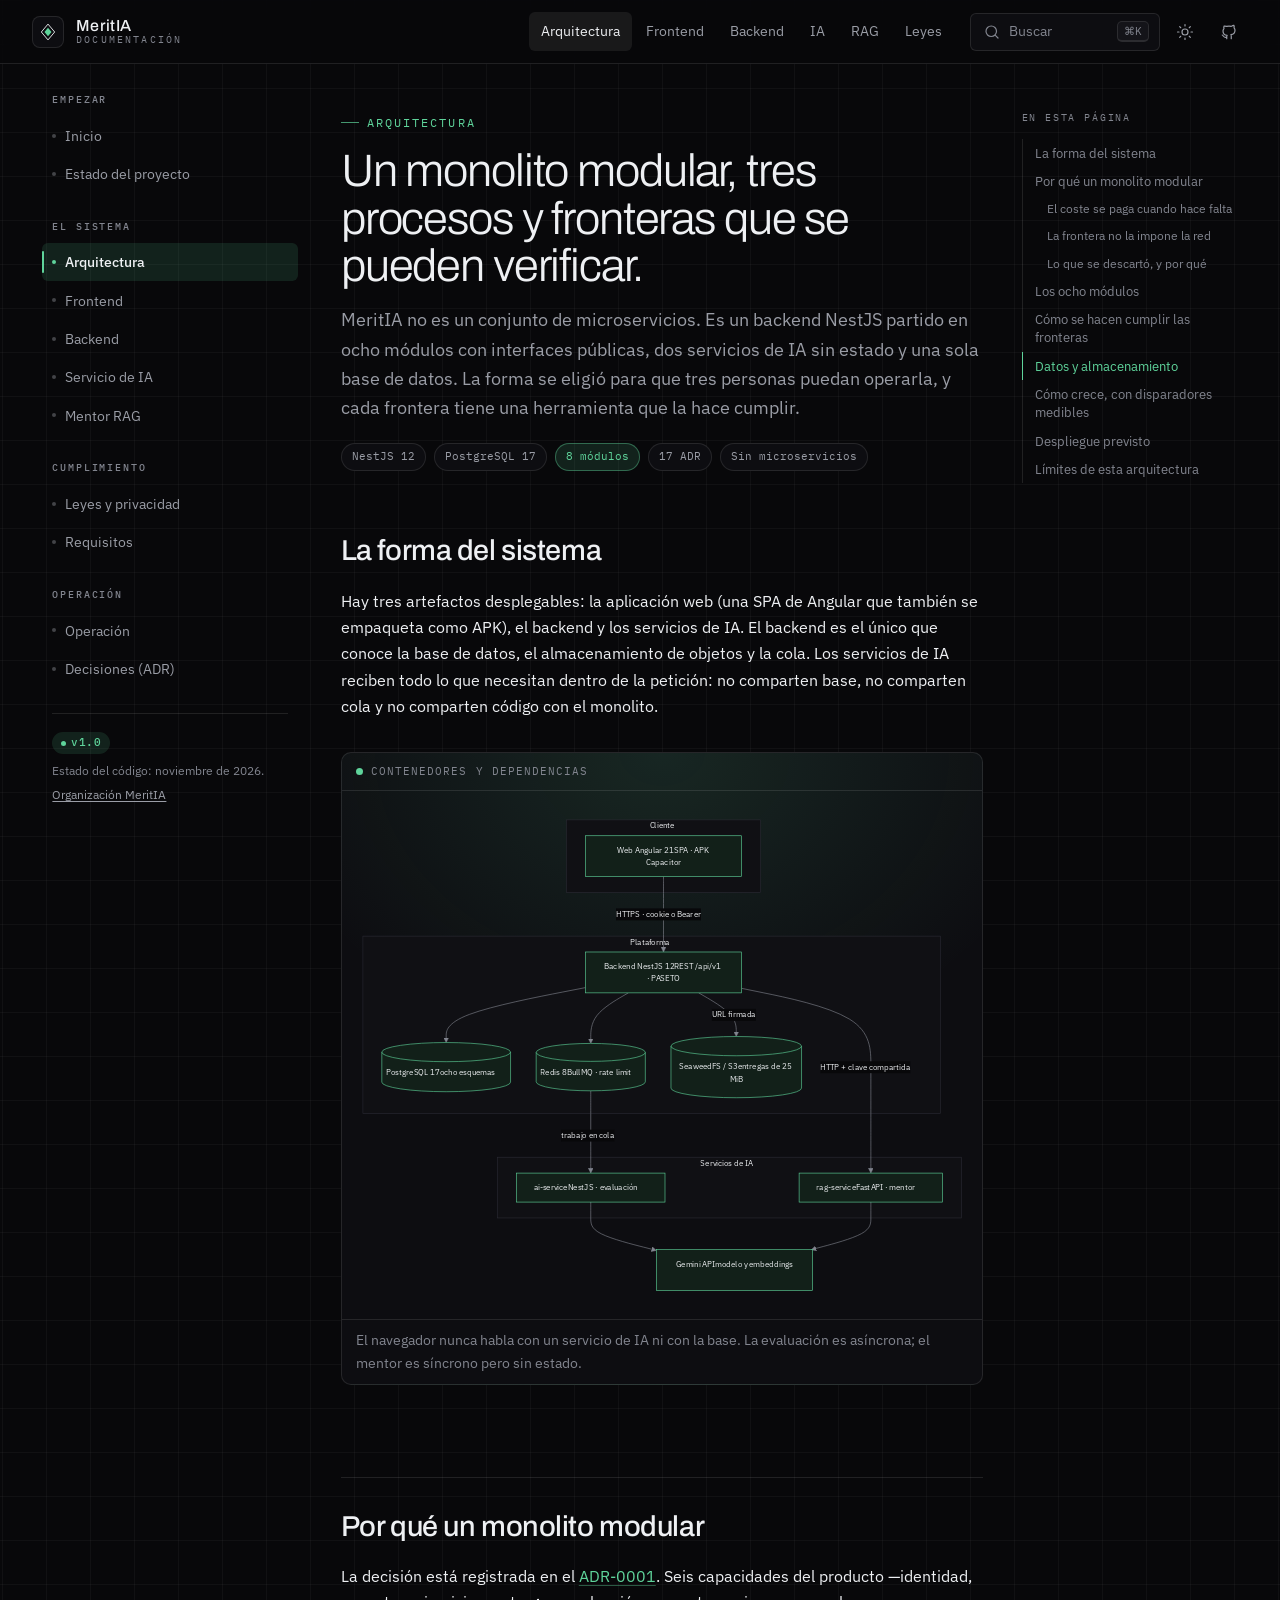
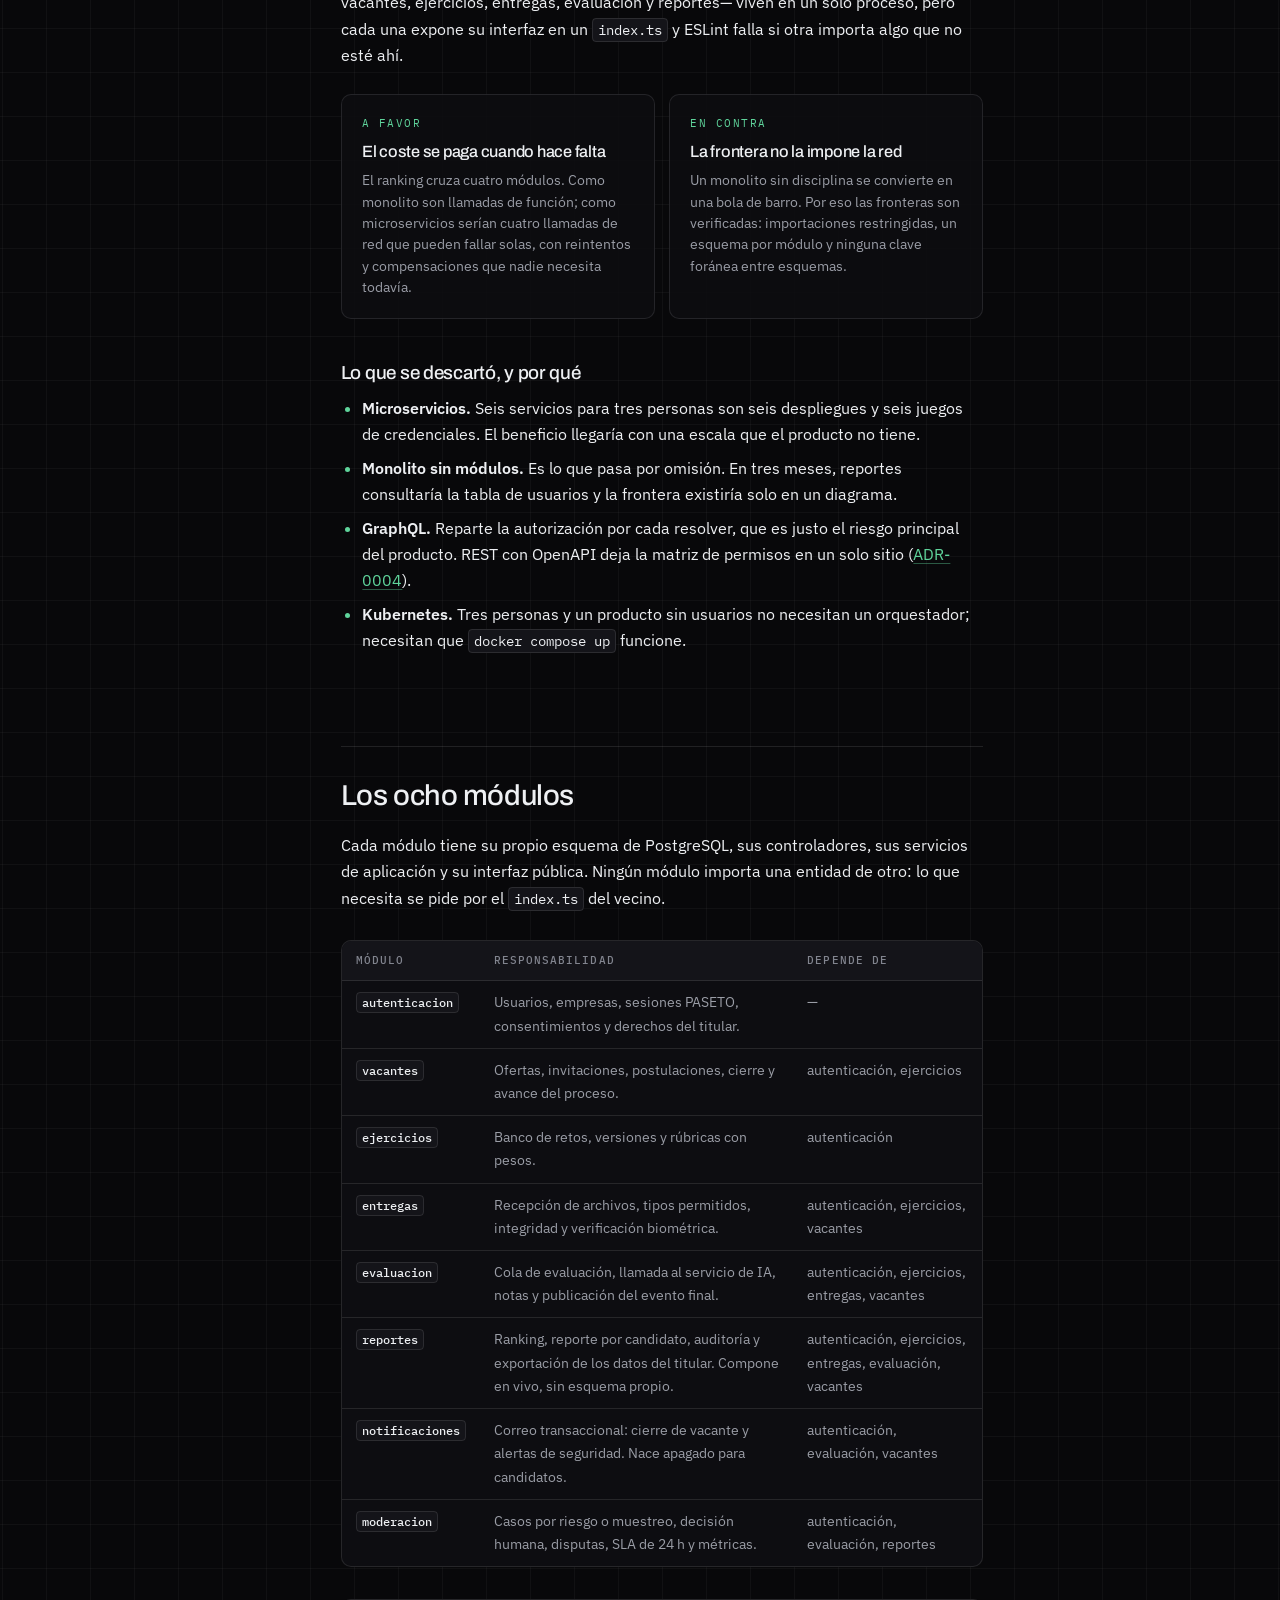
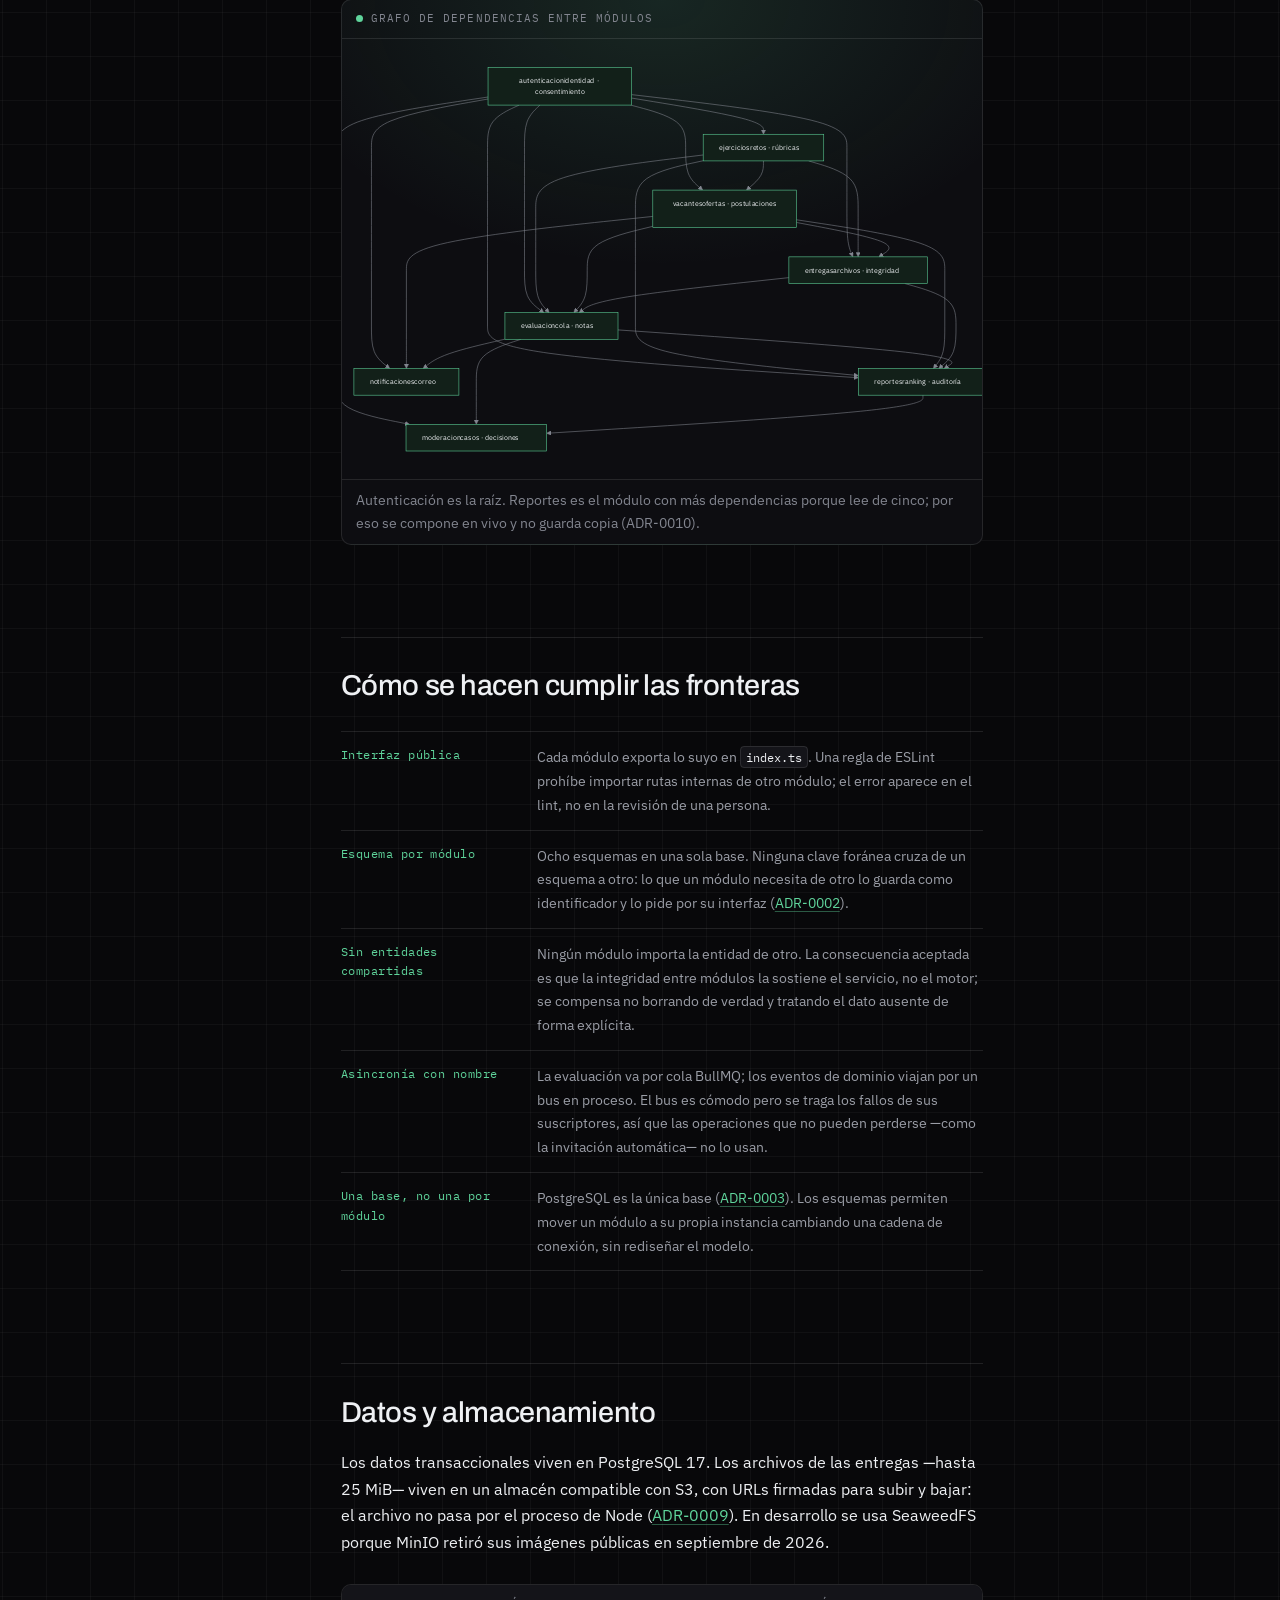
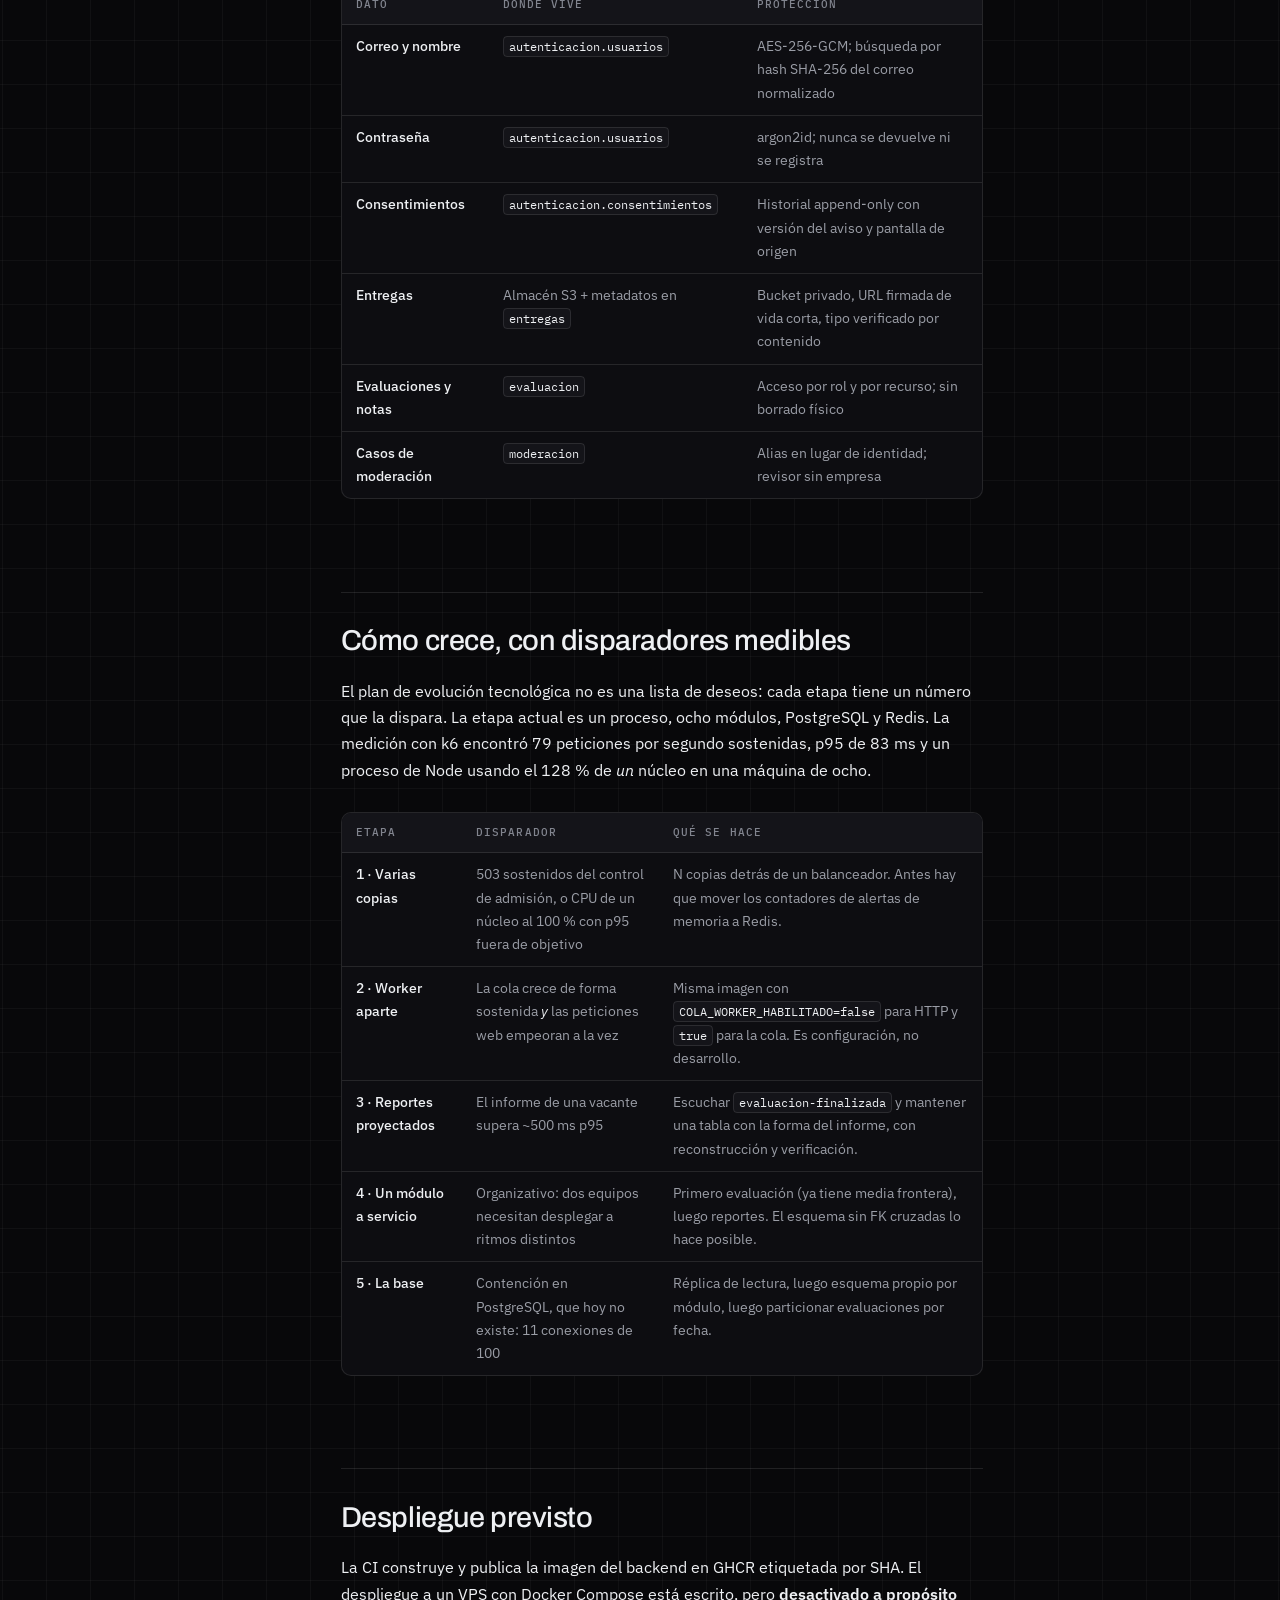
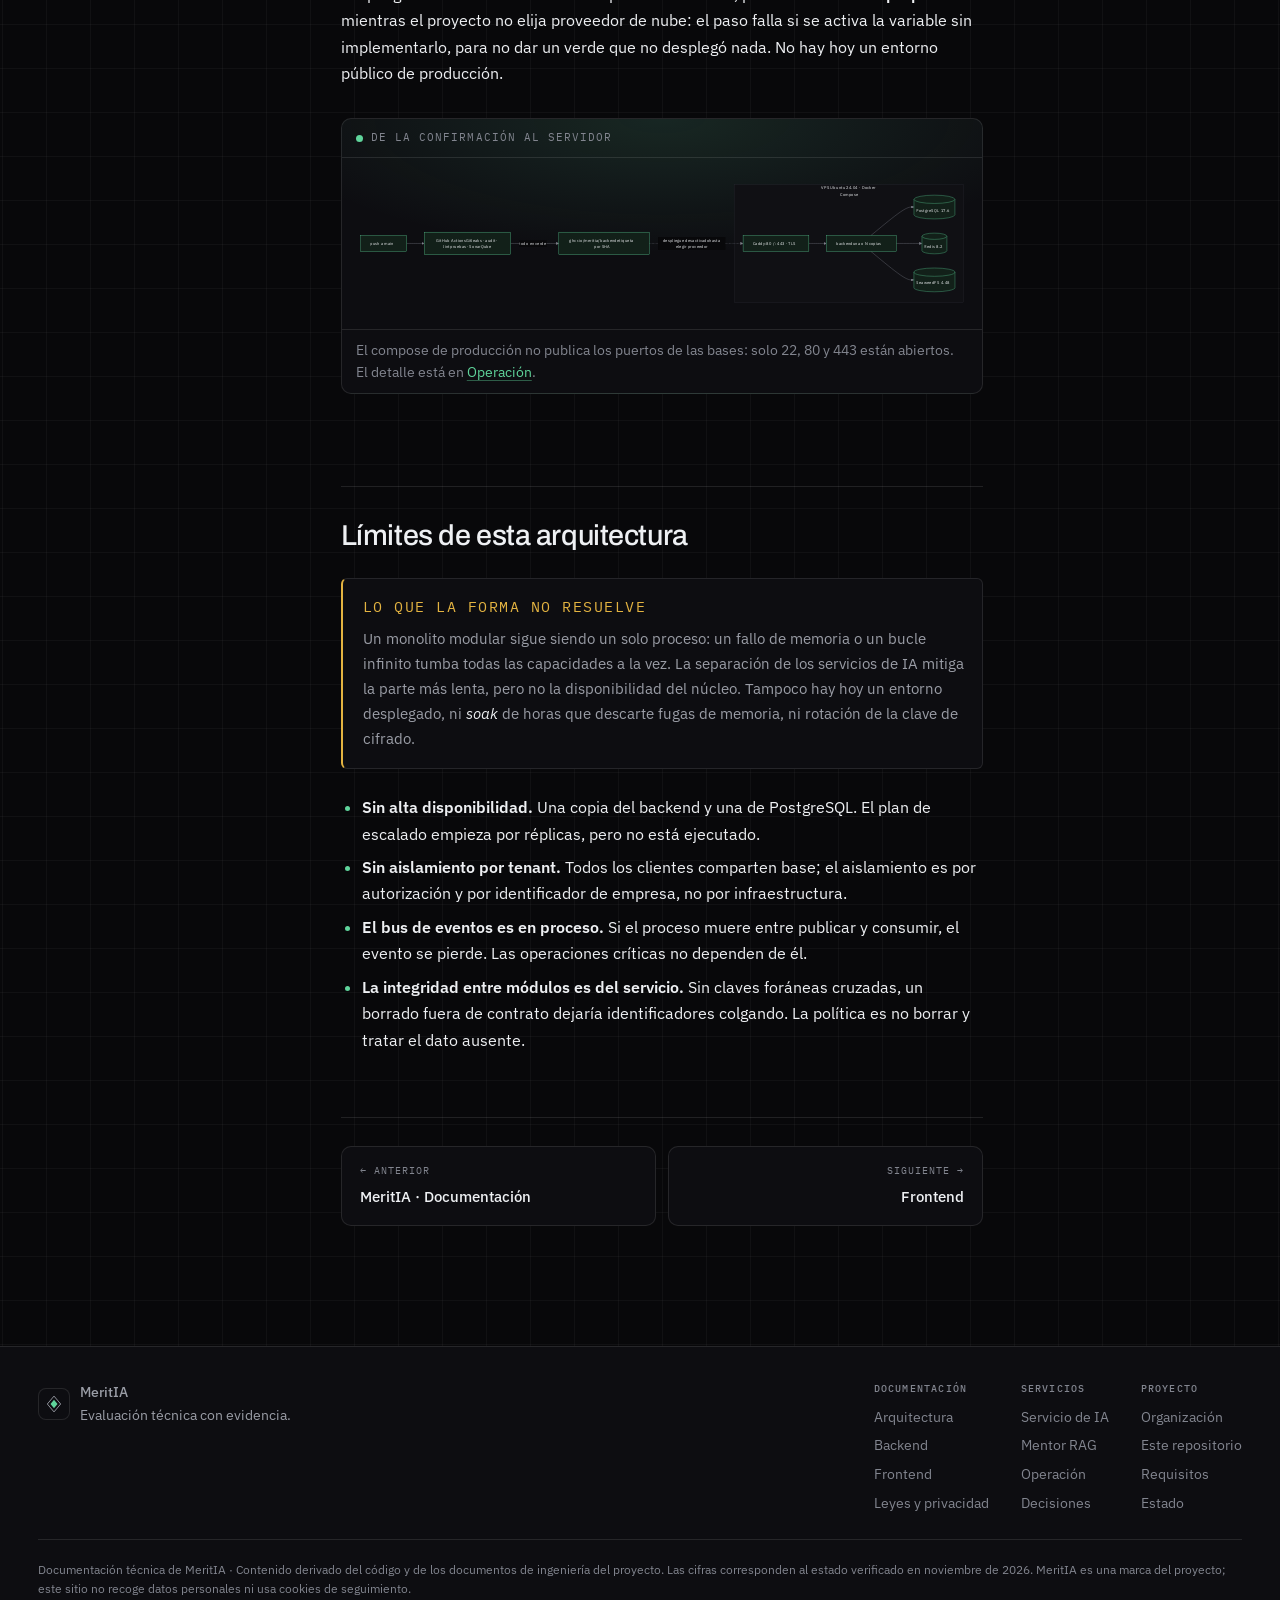
==== arquitectura.html @ 77493fe5 "Publish MeritIA technical documentation site" ====
<!doctype html>
<html lang="es" data-page="arquitectura">
<head>
  <meta charset="utf-8">
  <meta name="viewport" content="width=device-width, initial-scale=1, viewport-fit=cover">
  <title>Arquitectura · MeritIA</title>
  <meta name="description" content="Monolito modular, tres servicios, una base de datos y fronteras verificadas por herramienta. La vista completa del sistema.">
  <meta name="author" content="MeritIA">
  <meta name="theme-color" content="#08080a" media="(prefers-color-scheme: dark)">
  <meta name="theme-color" content="#f7f7f8" media="(prefers-color-scheme: light)">
  <meta name="color-scheme" content="dark light">
  <link rel="canonical" href="https://meritia.github.io/maritIAdocs/arquitectura.html">
  <link rel="icon" href="favicon.svg" type="image/svg+xml">
  <link rel="apple-touch-icon" href="assets/img/logo.svg">
  <link rel="preconnect" href="https://fonts.googleapis.com">
  <link rel="preconnect" href="https://fonts.gstatic.com" crossorigin>
  <link href="https://fonts.googleapis.com/css2?family=Archivo:wght@300;400;500&family=IBM+Plex+Mono:wght@400;500&family=IBM+Plex+Sans:wght@400;500;600&display=swap" rel="stylesheet">
  <link rel="stylesheet" href="assets/css/site.css">
  <meta property="og:type" content="website">
  <meta property="og:site_name" content="MeritIA · Documentación">
  <meta property="og:locale" content="es_CO">
  <meta property="og:title" content="Arquitectura · MeritIA">
  <meta property="og:description" content="Monolito modular, tres servicios, una base de datos y fronteras verificadas por herramienta. La vista completa del sistema.">
  <meta property="og:url" content="https://meritia.github.io/maritIAdocs/arquitectura.html">
  <meta property="og:image" content="https://meritia.github.io/maritIAdocs/assets/img/og.svg">
  <meta name="twitter:card" content="summary_large_image">
  <meta name="twitter:title" content="Arquitectura · MeritIA">
  <meta name="twitter:description" content="Monolito modular, tres servicios, una base de datos y fronteras verificadas por herramienta. La vista completa del sistema.">
  <meta name="twitter:image" content="https://meritia.github.io/maritIAdocs/assets/img/og.svg">
  <script>
    try { var t = localStorage.getItem('meritia-docs-tema'); if (t === 'claro') document.documentElement.dataset.tema = 'claro'; } catch (e) {}
  </script>
</head>
<body>
  <a class="salto" href="#contenido">Saltar al contenido</a>
  <div id="sitio-barra"></div>
  <div class="envoltura">
    <aside id="sitio-lateral"></aside>
    <main id="contenido" class="principal">
      <div class="prosa">
<header class="cabecera-pagina">
  <span class="ceja">Arquitectura</span>
  <h1>Un monolito modular, tres procesos y fronteras que se pueden verificar.</h1>
  <p class="entradilla">
    MeritIA no es un conjunto de microservicios. Es un backend NestJS partido en ocho módulos con
    interfaces públicas, dos servicios de IA sin estado y una sola base de datos. La forma se eligió
    para que tres personas puedan operarla, y cada frontera tiene una herramienta que la hace cumplir.
  </p>
  <div class="metas">
    <span class="meta">NestJS 12</span>
    <span class="meta">PostgreSQL 17</span>
    <span class="meta meta--acento">8 módulos</span>
    <span class="meta">17 ADR</span>
    <span class="meta">Sin microservicios</span>
  </div>
</header>

<h2 id="forma">La forma del sistema</h2>
<p>
  Hay tres artefactos desplegables: la aplicación web (una SPA de Angular que también se empaqueta
  como APK), el backend y los servicios de IA. El backend es el único que conoce la base de datos,
  el almacenamiento de objetos y la cola. Los servicios de IA reciben todo lo que necesitan dentro
  de la petición: no comparten base, no comparten cola y no comparten código con el monolito.
</p>

<div class="diagrama">
  <div class="diagrama__cabecera"><span class="punto"></span>Contenedores y dependencias</div>
  <div class="diagrama__lienzo">
    <div class="mermaid">
flowchart TB
  subgraph C["Cliente"]
    WEB["Web Angular 21<br/>SPA · APK Capacitor"]
  end

  subgraph P["Plataforma"]
    API["Backend NestJS 12<br/>REST /api/v1 · PASETO"]
    DB[("PostgreSQL 17<br/>ocho esquemas")]
    RD[("Redis 8<br/>BullMQ · rate limit")]
    S3[("SeaweedFS / S3<br/>entregas de 25 MiB")]
  end

  subgraph IA["Servicios de IA"]
    AIS["ai-service<br/>NestJS · evaluación"]
    RAG["rag-service<br/>FastAPI · mentor"]
  end

  GEM["Gemini API<br/>modelo y embeddings"]

  WEB -->|"HTTPS · cookie o Bearer"| API
  API --> DB
  API --> RD
  API -->|"URL firmada"| S3
  RD -->|"trabajo en cola"| AIS
  API -->|"HTTP + clave compartida"| RAG
  AIS --> GEM
  RAG --> GEM
    </div>
  </div>
  <div class="diagrama__pie">El navegador nunca habla con un servicio de IA ni con la base. La evaluación es asíncrona; el mentor es síncrono pero sin estado.</div>
</div>

<h2 id="monolito">Por qué un monolito modular</h2>
<p>
  La decisión está registrada en el <a href="decisiones.html#adr-0001">ADR-0001</a>. Seis capacidades
  del producto —identidad, vacantes, ejercicios, entregas, evaluación y reportes— viven en un solo
  proceso, pero cada una expone su interfaz en un <code>index.ts</code> y ESLint falla si otra
  importa algo que no esté ahí.
</p>

<div class="rejilla rejilla--2">
  <div class="tarjeta">
    <span class="tarjeta__num">A favor</span>
    <h3>El coste se paga cuando hace falta</h3>
    <p>El ranking cruza cuatro módulos. Como monolito son llamadas de función; como microservicios serían cuatro llamadas de red que pueden fallar solas, con reintentos y compensaciones que nadie necesita todavía.</p>
  </div>
  <div class="tarjeta">
    <span class="tarjeta__num">En contra</span>
    <h3>La frontera no la impone la red</h3>
    <p>Un monolito sin disciplina se convierte en una bola de barro. Por eso las fronteras son verificadas: importaciones restringidas, un esquema por módulo y ninguna clave foránea entre esquemas.</p>
  </div>
</div>

<h3>Lo que se descartó, y por qué</h3>
<ul>
  <li><strong>Microservicios.</strong> Seis servicios para tres personas son seis despliegues y seis juegos de credenciales. El beneficio llegaría con una escala que el producto no tiene.</li>
  <li><strong>Monolito sin módulos.</strong> Es lo que pasa por omisión. En tres meses, reportes consultaría la tabla de usuarios y la frontera existiría solo en un diagrama.</li>
  <li><strong>GraphQL.</strong> Reparte la autorización por cada resolver, que es justo el riesgo principal del producto. REST con OpenAPI deja la matriz de permisos en un solo sitio (<a href="decisiones.html#adr-0004">ADR-0004</a>).</li>
  <li><strong>Kubernetes.</strong> Tres personas y un producto sin usuarios no necesitan un orquestador; necesitan que <code>docker compose up</code> funcione.</li>
</ul>

<h2 id="modulos">Los ocho módulos</h2>
<p>
  Cada módulo tiene su propio esquema de PostgreSQL, sus controladores, sus servicios de aplicación
  y su interfaz pública. Ningún módulo importa una entidad de otro: lo que necesita se pide por el
  <code>index.ts</code> del vecino.
</p>

<div class="tabla-envoltura">
  <table>
    <thead>
      <tr><th>Módulo</th><th>Responsabilidad</th><th>Depende de</th></tr>
    </thead>
    <tbody>
      <tr><td><code>autenticacion</code></td><td>Usuarios, empresas, sesiones PASETO, consentimientos y derechos del titular.</td><td>—</td></tr>
      <tr><td><code>vacantes</code></td><td>Ofertas, invitaciones, postulaciones, cierre y avance del proceso.</td><td>autenticación, ejercicios</td></tr>
      <tr><td><code>ejercicios</code></td><td>Banco de retos, versiones y rúbricas con pesos.</td><td>autenticación</td></tr>
      <tr><td><code>entregas</code></td><td>Recepción de archivos, tipos permitidos, integridad y verificación biométrica.</td><td>autenticación, ejercicios, vacantes</td></tr>
      <tr><td><code>evaluacion</code></td><td>Cola de evaluación, llamada al servicio de IA, notas y publicación del evento final.</td><td>autenticación, ejercicios, entregas, vacantes</td></tr>
      <tr><td><code>reportes</code></td><td>Ranking, reporte por candidato, auditoría y exportación de los datos del titular. Compone en vivo, sin esquema propio.</td><td>autenticación, ejercicios, entregas, evaluación, vacantes</td></tr>
      <tr><td><code>notificaciones</code></td><td>Correo transaccional: cierre de vacante y alertas de seguridad. Nace apagado para candidatos.</td><td>autenticación, evaluación, vacantes</td></tr>
      <tr><td><code>moderacion</code></td><td>Casos por riesgo o muestreo, decisión humana, disputas, SLA de 24 h y métricas.</td><td>autenticación, evaluación, reportes</td></tr>
    </tbody>
  </table>
</div>

<div class="diagrama diagrama--ancho">
  <div class="diagrama__cabecera"><span class="punto"></span>Grafo de dependencias entre módulos</div>
  <div class="diagrama__lienzo">
    <div class="mermaid">
flowchart TD
  AUTH["autenticacion<br/>identidad · consentimiento"]
  EJE["ejercicios<br/>retos · rúbricas"]
  VAC["vacantes<br/>ofertas · postulaciones"]
  ENT["entregas<br/>archivos · integridad"]
  EVA["evaluacion<br/>cola · notas"]
  REP["reportes<br/>ranking · auditoría"]
  NOT["notificaciones<br/>correo"]
  MOD["moderacion<br/>casos · decisiones"]

  AUTH --> EJE
  AUTH --> VAC
  AUTH --> ENT
  AUTH --> EVA
  AUTH --> REP
  AUTH --> NOT
  AUTH --> MOD
  EJE --> VAC
  EJE --> ENT
  EJE --> EVA
  EJE --> REP
  VAC --> ENT
  VAC --> EVA
  VAC --> REP
  VAC --> NOT
  ENT --> EVA
  ENT --> REP
  EVA --> REP
  EVA --> NOT
  EVA --> MOD
  REP --> MOD
    </div>
  </div>
  <div class="diagrama__pie">Autenticación es la raíz. Reportes es el módulo con más dependencias porque lee de cinco; por eso se compone en vivo y no guarda copia (ADR-0010).</div>
</div>

<h2 id="fronteras">Cómo se hacen cumplir las fronteras</h2>
<dl class="definiciones">
  <div>
    <dt>Interfaz pública</dt>
    <dd>Cada módulo exporta lo suyo en <code>index.ts</code>. Una regla de ESLint prohíbe importar rutas internas de otro módulo; el error aparece en el lint, no en la revisión de una persona.</dd>
  </div>
  <div>
    <dt>Esquema por módulo</dt>
    <dd>Ocho esquemas en una sola base. Ninguna clave foránea cruza de un esquema a otro: lo que un módulo necesita de otro lo guarda como identificador y lo pide por su interfaz (<a href="decisiones.html#adr-0002">ADR-0002</a>).</dd>
  </div>
  <div>
    <dt>Sin entidades compartidas</dt>
    <dd>Ningún módulo importa la entidad de otro. La consecuencia aceptada es que la integridad entre módulos la sostiene el servicio, no el motor; se compensa no borrando de verdad y tratando el dato ausente de forma explícita.</dd>
  </div>
  <div>
    <dt>Asincronía con nombre</dt>
    <dd>La evaluación va por cola BullMQ; los eventos de dominio viajan por un bus en proceso. El bus es cómodo pero se traga los fallos de sus suscriptores, así que las operaciones que no pueden perderse —como la invitación automática— no lo usan.</dd>
  </div>
  <div>
    <dt>Una base, no una por módulo</dt>
    <dd>PostgreSQL es la única base (<a href="decisiones.html#adr-0003">ADR-0003</a>). Los esquemas permiten mover un módulo a su propia instancia cambiando una cadena de conexión, sin rediseñar el modelo.</dd>
  </div>
</dl>

<h2 id="datos">Datos y almacenamiento</h2>
<p>
  Los datos transaccionales viven en PostgreSQL 17. Los archivos de las entregas —hasta 25 MiB—
  viven en un almacén compatible con S3, con URLs firmadas para subir y bajar: el archivo no pasa
  por el proceso de Node (<a href="decisiones.html#adr-0009">ADR-0009</a>). En desarrollo se usa
  SeaweedFS porque MinIO retiró sus imágenes públicas en septiembre de 2026.
</p>
<div class="tabla-envoltura">
  <table class="tabla-compacta">
    <thead><tr><th>Dato</th><th>Dónde vive</th><th>Protección</th></tr></thead>
    <tbody>
      <tr><td>Correo y nombre</td><td><code>autenticacion.usuarios</code></td><td>AES-256-GCM; búsqueda por hash SHA-256 del correo normalizado</td></tr>
      <tr><td>Contraseña</td><td><code>autenticacion.usuarios</code></td><td>argon2id; nunca se devuelve ni se registra</td></tr>
      <tr><td>Consentimientos</td><td><code>autenticacion.consentimientos</code></td><td>Historial append-only con versión del aviso y pantalla de origen</td></tr>
      <tr><td>Entregas</td><td>Almacén S3 + metadatos en <code>entregas</code></td><td>Bucket privado, URL firmada de vida corta, tipo verificado por contenido</td></tr>
      <tr><td>Evaluaciones y notas</td><td><code>evaluacion</code></td><td>Acceso por rol y por recurso; sin borrado físico</td></tr>
      <tr><td>Casos de moderación</td><td><code>moderacion</code></td><td>Alias en lugar de identidad; revisor sin empresa</td></tr>
    </tbody>
  </table>
</div>

<h2 id="escalado">Cómo crece, con disparadores medibles</h2>
<p>
  El plan de evolución tecnológica no es una lista de deseos: cada etapa tiene un número que la
  dispara. La etapa actual es un proceso, ocho módulos, PostgreSQL y Redis. La medición con k6
  encontró 79 peticiones por segundo sostenidas, p95 de 83 ms y un proceso de Node usando el 128 %
  de <em>un</em> núcleo en una máquina de ocho.
</p>

<div class="tabla-envoltura">
  <table>
    <thead><tr><th>Etapa</th><th>Disparador</th><th>Qué se hace</th></tr></thead>
    <tbody>
      <tr><td>1 · Varias copias</td><td>503 sostenidos del control de admisión, o CPU de un núcleo al 100 % con p95 fuera de objetivo</td><td>N copias detrás de un balanceador. Antes hay que mover los contadores de alertas de memoria a Redis.</td></tr>
      <tr><td>2 · Worker aparte</td><td>La cola crece de forma sostenida <em>y</em> las peticiones web empeoran a la vez</td><td>Misma imagen con <code>COLA_WORKER_HABILITADO=false</code> para HTTP y <code>true</code> para la cola. Es configuración, no desarrollo.</td></tr>
      <tr><td>3 · Reportes proyectados</td><td>El informe de una vacante supera ~500 ms p95</td><td>Escuchar <code>evaluacion-finalizada</code> y mantener una tabla con la forma del informe, con reconstrucción y verificación.</td></tr>
      <tr><td>4 · Un módulo a servicio</td><td>Organizativo: dos equipos necesitan desplegar a ritmos distintos</td><td>Primero evaluación (ya tiene media frontera), luego reportes. El esquema sin FK cruzadas lo hace posible.</td></tr>
      <tr><td>5 · La base</td><td>Contención en PostgreSQL, que hoy no existe: 11 conexiones de 100</td><td>Réplica de lectura, luego esquema propio por módulo, luego particionar evaluaciones por fecha.</td></tr>
    </tbody>
  </table>
</div>

<h2 id="despliegue">Despliegue previsto</h2>
<p>
  La CI construye y publica la imagen del backend en GHCR etiquetada por SHA. El despliegue a un
  VPS con Docker Compose está escrito, pero <strong>desactivado a propósito</strong> mientras el
  proyecto no elija proveedor de nube: el paso falla si se activa la variable sin implementarlo, para
  no dar un verde que no desplegó nada. No hay hoy un entorno público de producción.
</p>

<div class="diagrama">
  <div class="diagrama__cabecera"><span class="punto"></span>De la confirmación al servidor</div>
  <div class="diagrama__lienzo">
    <div class="mermaid">
flowchart LR
  GIT["push a main"] --> CI["GitHub Actions<br/>Gitleaks · audit · lint<br/>pruebas · SonarQube"]
  CI -->|"todo en verde"| IMG["ghcr.io/meritia/backend<br/>etiqueta por SHA"]
  IMG -.->|"despliegue desactivado<br/>hasta elegir proveedor"| CADDY

  subgraph VPS["VPS Ubuntu 24.04 · Docker Compose"]
    CADDY["Caddy<br/>:80 / :443 · TLS"]
    API["backend<br/>una o N copias"]
    PG[("PostgreSQL 17.6")]
    RDS[("Redis 8.2")]
    SW[("SeaweedFS 4.48")]
    CADDY --> API
    API --> PG
    API --> RDS
    API --> SW
  end
    </div>
  </div>
  <div class="diagrama__pie">El compose de producción no publica los puertos de las bases: solo 22, 80 y 443 están abiertos. El detalle está en <a href="operacion.html">Operación</a>.</div>
</div>

<h2 id="limites">Límites de esta arquitectura</h2>
<div class="aviso aviso--aviso">
  <p class="aviso__titulo">Lo que la forma no resuelve</p>
  <p>
    Un monolito modular sigue siendo un solo proceso: un fallo de memoria o un bucle infinito tumba
    todas las capacidades a la vez. La separación de los servicios de IA mitiga la parte más lenta,
    pero no la disponibilidad del núcleo. Tampoco hay hoy un entorno desplegado, ni <em>soak</em> de
    horas que descarte fugas de memoria, ni rotación de la clave de cifrado.
  </p>
</div>
<ul>
  <li><strong>Sin alta disponibilidad.</strong> Una copia del backend y una de PostgreSQL. El plan de escalado empieza por réplicas, pero no está ejecutado.</li>
  <li><strong>Sin aislamiento por tenant.</strong> Todos los clientes comparten base; el aislamiento es por autorización y por identificador de empresa, no por infraestructura.</li>
  <li><strong>El bus de eventos es en proceso.</strong> Si el proceso muere entre publicar y consumir, el evento se pierde. Las operaciones críticas no dependen de él.</li>
  <li><strong>La integridad entre módulos es del servicio.</strong> Sin claves foráneas cruzadas, un borrado fuera de contrato dejaría identificadores colgando. La política es no borrar y tratar el dato ausente.</li>
</ul>
      </div>
      <nav class="paginacion" aria-label="Navegación entre páginas">
        <a href="index.html"><span>← Anterior</span><strong>MeritIA · Documentación</strong></a>
        <a class="paginacion__siguiente" href="frontend.html"><span>Siguiente →</span><strong>Frontend</strong></a>
      </nav>
    </main>
    <aside id="sitio-toc" aria-label="Contenido de la página"></aside>
  </div>
  <div id="sitio-pie"></div>
  <noscript>
    <div style="max-width:900px;margin:0 auto;padding:24px">
      <p><strong>La navegación lateral necesita JavaScript.</strong> Estas son las secciones:</p>
      <ul>
        <li><a href="index.html">MeritIA · Documentación</a></li>
        <li><a href="arquitectura.html">Arquitectura</a></li>
        <li><a href="frontend.html">Frontend</a></li>
        <li><a href="backend.html">Backend</a></li>
        <li><a href="ia.html">Servicio de IA</a></li>
        <li><a href="rag.html">Mentor RAG</a></li>
        <li><a href="leyes.html">Leyes y privacidad</a></li>
        <li><a href="requisitos.html">Requisitos</a></li>
        <li><a href="operacion.html">Operación</a></li>
        <li><a href="decisiones.html">Decisiones de arquitectura</a></li>
        <li><a href="estado.html">Estado del proyecto</a></li>
      </ul>
    </div>
  </noscript>
  <script src="assets/js/mermaid.min.js" defer></script>
  <script src="assets/js/site.js" defer></script>
</body>
</html>
---- assets/css/site.css ----
/* ==========================================================================
   MeritIA · Documentación
   Sistema visual derivado de los tokens del producto (web/src/styles/_tokens.scss).
   Un solo archivo: no hay build, no hay dependencias.
   ========================================================================== */

/* --- Tokens --------------------------------------------------------------- */
:root {
  color-scheme: dark;

  --fuente-display: 'Archivo', 'Helvetica Neue', system-ui, sans-serif;
  --fuente-texto: 'IBM Plex Sans', system-ui, -apple-system, 'Segoe UI', sans-serif;
  --fuente-mono: 'IBM Plex Mono', ui-monospace, 'SF Mono', Consolas, monospace;

  --t-display: clamp(2.7rem, 1.4rem + 5.2vw, 6rem);
  --t-1: clamp(1.9rem, 1.4rem + 1.8vw, 2.9rem);
  --t-2: clamp(1.35rem, 1.15rem + 0.9vw, 1.8rem);
  --t-3: 1.18rem;
  --t-cuerpo: 1rem;
  --t-menor: 0.86rem;
  --t-micro: 0.72rem;

  --peso-display: 300;
  --interlinea: 1.65;
  --tracking-display: -0.025em;
  --tracking-micro: 0.18em;

  --c-fondo: #08080a;
  --c-superficie: #0d0d11;
  --c-superficie-alta: #141419;
  --c-superficie-viva: #1b1b21;
  --c-borde: rgb(255 255 255 / 10%);
  --c-borde-fuerte: rgb(255 255 255 / 24%);
  --c-texto: #eef0f3;
  --c-texto-suave: #9a9da6;
  --c-texto-tenue: #82858f;
  --c-sombra: 0 24px 60px -30px rgb(0 0 0 / 85%);

  --c-acento: #5fd49b;
  --c-acento-tenue: rgb(95 212 155 / 13%);
  --c-acento-contraste: #04140d;
  --c-aviso: #e3b341;
  --c-aviso-tenue: rgb(227 179 65 / 14%);
  --c-peligro: #f0674f;
  --c-peligro-tenue: rgb(240 103 79 / 14%);
  --c-info: #7fa9ff;
  --c-info-tenue: rgb(127 169 255 / 14%);
  --c-neutro-tenue: rgb(255 255 255 / 7%);
  --c-malla: rgb(255 255 255 / 3.5%);

  --e-1: 0.25rem;
  --e-2: 0.5rem;
  --e-3: 0.75rem;
  --e-4: 1rem;
  --e-5: 1.5rem;
  --e-6: 2rem;
  --e-7: 3rem;
  --e-8: 4.5rem;

  --r-sm: 6px;
  --r-md: 10px;
  --r-lg: 16px;
  --r-pill: 100px;

  --ancho-contenido: 1240px;
  --ancho-lectura: 70ch;
  --ancho-lateral: 264px;
  --ancho-toc: 220px;
  --alto-barra: 64px;

  --mov-rapido: 120ms;
  --mov: 220ms;
  --mov-lento: 420ms;
  --curva: cubic-bezier(0.2, 0.7, 0.2, 1);
  --anillo: 0 0 0 2px var(--c-fondo), 0 0 0 4px var(--c-acento);

  --z-barra: 40;
  --z-capa: 60;
  --z-aviso: 80;
}

:root[data-tema='claro'] {
  color-scheme: light;
  --c-fondo: #f7f7f8;
  --c-superficie: #ffffff;
  --c-superficie-alta: #ffffff;
  --c-superficie-viva: #f1f1f4;
  --c-borde: rgb(16 16 20 / 12%);
  --c-borde-fuerte: rgb(16 16 20 / 28%);
  --c-texto: #15161a;
  --c-texto-suave: #5a5d66;
  --c-texto-tenue: #6a6e77;
  --c-sombra: 0 18px 44px -28px rgb(16 16 20 / 35%);
  --c-acento: #14825a;
  --c-acento-tenue: rgb(20 130 90 / 11%);
  --c-acento-contraste: #ffffff;
  --c-aviso: #96620a;
  --c-aviso-tenue: rgb(150 98 10 / 12%);
  --c-peligro: #c0392b;
  --c-peligro-tenue: rgb(192 57 43 / 11%);
  --c-info: #2b5fd9;
  --c-info-tenue: rgb(43 95 217 / 11%);
  --c-neutro-tenue: rgb(16 16 20 / 6%);
  --c-malla: rgb(16 16 20 / 4%);
}

/* --- Reinicio ------------------------------------------------------------- */
*, *::before, *::after { box-sizing: border-box; }
html { -webkit-text-size-adjust: 100%; scroll-behavior: smooth; }
body {
  margin: 0;
  min-height: 100vh;
  font-family: var(--fuente-texto);
  font-size: var(--t-cuerpo);
  line-height: var(--interlinea);
  color: var(--c-texto);
  background-color: var(--c-fondo);
  background-image:
    linear-gradient(var(--c-malla) 1px, transparent 1px),
    linear-gradient(90deg, var(--c-malla) 1px, transparent 1px);
  background-size: 44px 44px;
  background-position: center top;
  -webkit-font-smoothing: antialiased;
  text-rendering: optimizeLegibility;
}
img, svg { display: block; max-width: 100%; }
a { color: inherit; text-decoration: none; }
button, input, select, textarea { font: inherit; color: inherit; }
button { cursor: pointer; }
::selection { background: var(--c-acento); color: var(--c-acento-contraste); }
:focus-visible { outline: none; box-shadow: var(--anillo); border-radius: var(--r-sm); }

/* --- Utilidades ----------------------------------------------------------- */
.solo-lectores {
  position: absolute; width: 1px; height: 1px; padding: 0; margin: -1px;
  overflow: hidden; clip: rect(0 0 0 0); white-space: nowrap; border: 0;
}
.salto {
  position: fixed; top: 8px; left: 8px; z-index: 200; padding: 10px 16px;
  background: var(--c-acento); color: var(--c-acento-contraste);
  border-radius: var(--r-sm); font-weight: 600;
  transform: translateY(-160%); transition: transform var(--mov) var(--curva);
}
.salto:focus { transform: none; }
.icono { width: 18px; height: 18px; flex: none; }

/* --- Barra de progreso ---------------------------------------------------- */
.progreso {
  position: fixed; inset: 0 0 auto 0; height: 2px; z-index: calc(var(--z-barra) + 1);
  background: transparent; pointer-events: none;
}
.progreso > span {
  display: block; height: 100%; width: 0;
  background: linear-gradient(90deg, var(--c-acento), var(--c-info));
  transition: width 80ms linear;
}

/* --- Cabecera ------------------------------------------------------------- */
.barra {
  position: sticky; top: 0; z-index: var(--z-barra);
  height: var(--alto-barra);
  display: flex; align-items: center; gap: var(--e-4);
  padding: 0 clamp(16px, 3vw, 32px);
  background: color-mix(in srgb, var(--c-fondo) 84%, transparent);
  backdrop-filter: blur(16px) saturate(140%);
  -webkit-backdrop-filter: blur(16px) saturate(140%);
  border-bottom: 1px solid var(--c-borde);
}
.marca { display: flex; align-items: center; gap: 12px; min-width: 0; }
.marca__logo {
  width: 32px; height: 32px; flex: none;
  display: grid; place-items: center;
  border-radius: 8px; border: 1px solid var(--c-borde);
  background: var(--c-superficie);
}
.marca__texto { display: flex; flex-direction: column; line-height: 1.1; min-width: 0; }
.marca__nombre {
  font-family: var(--fuente-display); font-weight: 500; letter-spacing: 0.02em;
  font-size: 1rem;
}
.marca__sub {
  font-family: var(--fuente-mono); font-size: 0.62rem; letter-spacing: 0.22em;
  text-transform: uppercase; color: var(--c-texto-tenue);
}
.barra__nav { display: flex; align-items: center; gap: 2px; margin-left: auto; }
.barra__nav a {
  padding: 8px 12px; border-radius: var(--r-sm); font-size: var(--t-menor);
  color: var(--c-texto-suave); transition: color var(--mov-rapido), background var(--mov-rapido);
}
.barra__nav a:hover, .barra__nav a[aria-current='page'] {
  color: var(--c-texto); background: var(--c-neutro-tenue);
}
.barra__acciones { display: flex; align-items: center; gap: 6px; }
.icono-boton {
  width: 38px; height: 38px; display: grid; place-items: center;
  border: 1px solid transparent; border-radius: var(--r-sm);
  background: transparent; color: var(--c-texto-suave);
  transition: background var(--mov-rapido), color var(--mov-rapido), border-color var(--mov-rapido);
}
.icono-boton:hover { background: var(--c-neutro-tenue); color: var(--c-texto); border-color: var(--c-borde); }
.boton-buscar {
  display: flex; align-items: center; gap: 8px; height: 38px; padding: 0 10px 0 12px;
  border: 1px solid var(--c-borde); border-radius: var(--r-sm);
  background: var(--c-superficie); color: var(--c-texto-tenue);
  font-size: var(--t-menor); min-width: 190px;
  transition: border-color var(--mov-rapido), color var(--mov-rapido);
}
.boton-buscar:hover { border-color: var(--c-borde-fuerte); color: var(--c-texto-suave); }
.boton-buscar kbd { margin-left: auto; }
kbd {
  font-family: var(--fuente-mono); font-size: 0.68rem; line-height: 1;
  padding: 4px 6px; border: 1px solid var(--c-borde); border-bottom-width: 2px;
  border-radius: 5px; color: var(--c-texto-tenue); background: var(--c-superficie-alta);
}
.hamburguesa { display: none; }

/* --- Estructura ----------------------------------------------------------- */
.envoltura {
  max-width: 1560px; margin: 0 auto;
  display: grid;
  grid-template-columns: var(--ancho-lateral) minmax(0, 1fr) var(--ancho-toc);
  gap: clamp(20px, 3vw, 48px);
  padding: 0 clamp(16px, 3vw, 40px);
  align-items: start;
}

/* --- Lateral -------------------------------------------------------------- */
.lateral {
  position: sticky; top: var(--alto-barra);
  max-height: calc(100vh - var(--alto-barra));
  overflow-y: auto; overscroll-behavior: contain;
  padding: 28px 4px 48px;
  scrollbar-width: thin;
}
.lateral__grupo + .lateral__grupo { margin-top: 26px; }
.lateral__titulo {
  margin: 0 0 8px; padding: 0 10px;
  font-family: var(--fuente-mono); font-size: 0.64rem; font-weight: 500;
  letter-spacing: var(--tracking-micro); text-transform: uppercase;
  color: var(--c-texto-tenue);
}
.lateral__lista { display: flex; flex-direction: column; gap: 1px; margin: 0; padding: 0; list-style: none; }
.lateral__enlace {
  position: relative; display: flex; align-items: center; gap: 9px;
  padding: 7px 10px; border-radius: var(--r-sm);
  font-size: 0.885rem; color: var(--c-texto-suave);
  transition: color var(--mov-rapido), background var(--mov-rapido);
}
.lateral__enlace:hover { color: var(--c-texto); background: var(--c-neutro-tenue); }
.lateral__enlace[aria-current='page'] {
  color: var(--c-texto); background: var(--c-acento-tenue); font-weight: 500;
}
.lateral__enlace[aria-current='page']::before {
  content: ''; position: absolute; left: 0; top: 20%; bottom: 20%;
  width: 2px; border-radius: 2px; background: var(--c-acento);
}
.lateral__punto {
  width: 4px; height: 4px; border-radius: 50%; background: currentColor;
  opacity: 0.4; flex: none;
}
.lateral__enlace[aria-current='page'] .lateral__punto { opacity: 1; background: var(--c-acento); }
.lateral__pie {
  margin: 26px 10px 0; padding-top: 18px; border-top: 1px solid var(--c-borde);
  font-size: 0.75rem; color: var(--c-texto-tenue); line-height: 1.5;
}
.lateral__pie a { color: var(--c-texto-suave); text-decoration: underline; text-underline-offset: 2px; }
.lateral__pie a:hover { color: var(--c-acento); }

/* --- Contenido ------------------------------------------------------------ */
.principal { min-width: 0; padding: 40px 0 80px; }
.prosa { max-width: var(--ancho-lectura); }
.prosa--ancha { max-width: none; }
.prosa > :first-child { margin-top: 0; }

.cabecera-pagina { margin-bottom: 40px; max-width: 76ch; }
.ceja {
  display: inline-flex; align-items: center; gap: 8px;
  font-family: var(--fuente-mono); font-size: var(--t-micro);
  letter-spacing: var(--tracking-micro); text-transform: uppercase;
  color: var(--c-acento); margin-bottom: 16px;
}
.ceja::before {
  content: ''; width: 18px; height: 1px; background: currentColor; opacity: 0.7;
}
.cabecera-pagina h1 {
  margin: 0 0 14px;
  font-family: var(--fuente-display); font-weight: var(--peso-display);
  font-size: var(--t-1); line-height: 1.05; letter-spacing: var(--tracking-display);
}
.entradilla {
  margin: 0; font-size: clamp(1.02rem, 0.98rem + 0.3vw, 1.15rem);
  color: var(--c-texto-suave); line-height: 1.6; max-width: 68ch;
}
.metas { display: flex; flex-wrap: wrap; gap: 8px; margin-top: 20px; }
.meta {
  display: inline-flex; align-items: center; gap: 6px;
  padding: 4px 10px; border-radius: var(--r-pill);
  border: 1px solid var(--c-borde); background: var(--c-superficie);
  font-family: var(--fuente-mono); font-size: 0.68rem; color: var(--c-texto-suave);
}
.meta--acento { border-color: color-mix(in srgb, var(--c-acento) 40%, transparent); color: var(--c-acento); background: var(--c-acento-tenue); }

/* --- Tipografía de prosa -------------------------------------------------- */
.prosa h2, .prosa h3, .prosa h4 {
  font-family: var(--fuente-display); font-weight: 500;
  letter-spacing: -0.015em; scroll-margin-top: calc(var(--alto-barra) + 20px);
}
.prosa h2 {
  margin: 3.2em 0 0.7em; font-size: var(--t-2); line-height: 1.15;
  padding-top: 1.1em; border-top: 1px solid var(--c-borde);
}
.prosa h2:first-of-type { border-top: 0; padding-top: 0; margin-top: 2.2em; }
.prosa h3 { margin: 2.2em 0 0.5em; font-size: var(--t-3); line-height: 1.3; }
.prosa h4 { margin: 1.8em 0 0.4em; font-size: 1rem; color: var(--c-texto); }
.prosa h2 .ancla, .prosa h3 .ancla {
  margin-left: 8px; color: var(--c-texto-tenue); opacity: 0;
  font-family: var(--fuente-mono); font-size: 0.7em; text-decoration: none;
  transition: opacity var(--mov-rapido), color var(--mov-rapido);
}
.prosa h2:hover .ancla, .prosa h3:hover .ancla { opacity: 1; }
.prosa h2 .ancla:hover, .prosa h3 .ancla:hover { color: var(--c-acento); }
.prosa p { margin: 0 0 1.1em; }
.prosa strong { font-weight: 600; color: var(--c-texto); }
.prosa em { color: var(--c-texto); }
.prosa ul, .prosa ol { margin: 0 0 1.2em; padding-left: 1.35em; }
.prosa li { margin-bottom: 0.45em; }
.prosa li::marker { color: var(--c-acento); }
.prosa li > ul, .prosa li > ol { margin-top: 0.45em; }
.prosa hr { border: 0; border-top: 1px solid var(--c-borde); margin: 2.5em 0; }
.prosa a:not(.boton):not(.tarjeta):not(.ancla) {
  color: var(--c-acento); text-decoration: underline;
  text-decoration-color: color-mix(in srgb, var(--c-acento) 40%, transparent);
  text-underline-offset: 3px; transition: text-decoration-color var(--mov-rapido);
}
.prosa a:not(.boton):not(.tarjeta):not(.ancla):hover { text-decoration-color: var(--c-acento); }
.prosa code {
  font-family: var(--fuente-mono); font-size: 0.86em;
  padding: 2px 5px; border-radius: 4px;
  background: var(--c-superficie-alta); border: 1px solid var(--c-borde);
  color: var(--c-texto);
}
.prosa blockquote {
  margin: 1.6em 0; padding: 1px 0 1px 20px;
  border-left: 2px solid var(--c-acento);
  color: var(--c-texto-suave);
}
.prosa blockquote p:last-child { margin-bottom: 0; }
.prosa figure { margin: 2em 0; }
.prosa figcaption { margin-top: 10px; font-size: var(--t-menor); color: var(--c-texto-tenue); }
.prosa > p:has(> img) { margin: 0; }

/* --- Enlaces con flecha --------------------------------------------------- */
.flecha { display: inline-flex; align-items: center; gap: 6px; }
.flecha::after {
  content: '→'; transition: transform var(--mov) var(--curva);
}
a:hover > .flecha::after, .flecha:hover::after { transform: translateX(3px); }

/* --- Tarjetas ------------------------------------------------------------- */
.rejilla { display: grid; gap: 14px; margin: 1.6em 0 2em; }
.rejilla--2 { grid-template-columns: repeat(2, minmax(0, 1fr)); }
.rejilla--3 { grid-template-columns: repeat(3, minmax(0, 1fr)); }
.rejilla--4 { grid-template-columns: repeat(4, minmax(0, 1fr)); }
.tarjeta {
  position: relative; display: flex; flex-direction: column; gap: 8px;
  padding: 20px; border: 1px solid var(--c-borde); border-radius: var(--r-md);
  background: color-mix(in srgb, var(--c-superficie) 88%, transparent);
  transition: border-color var(--mov), background var(--mov), transform var(--mov) var(--curva), box-shadow var(--mov);
}
.prosa article.tarjeta { margin: 0 0 14px; }
a.tarjeta:hover {
  border-color: color-mix(in srgb, var(--c-acento) 45%, transparent);
  background: var(--c-superficie-alta);
  transform: translateY(-2px);
  box-shadow: var(--c-sombra);
}
.tarjeta__num {
  font-family: var(--fuente-mono); font-size: 0.68rem; letter-spacing: 0.14em;
  color: var(--c-acento); text-transform: uppercase;
}
.tarjeta h3 { margin: 0; font-size: 1.02rem; font-weight: 500; font-family: var(--fuente-display); }
.tarjeta p { margin: 0; font-size: var(--t-menor); color: var(--c-texto-suave); line-height: 1.55; }
.tarjeta__pie { margin-top: auto; padding-top: 10px; font-size: var(--t-menor); color: var(--c-acento); }
.tarjeta__icono {
  width: 34px; height: 34px; display: grid; place-items: center;
  border-radius: 8px; border: 1px solid var(--c-borde);
  background: var(--c-acento-tenue); color: var(--c-acento); margin-bottom: 2px;
}
.tarjeta__icono svg { width: 18px; height: 18px; }

/* --- Avisos --------------------------------------------------------------- */
.aviso {
  position: relative; margin: 1.6em 0; padding: 16px 18px 16px 20px;
  border: 1px solid var(--c-borde); border-left: 2px solid var(--c-info);
  border-radius: var(--r-sm); background: var(--c-superficie);
}
.aviso__titulo {
  display: flex; align-items: center; gap: 8px; margin: 0 0 6px;
  font-family: var(--fuente-mono); font-size: 0.7rem; letter-spacing: 0.1em;
  text-transform: uppercase; color: var(--c-info);
}
.aviso p { margin: 0; font-size: 0.94rem; color: var(--c-texto-suave); }
.aviso p + p { margin-top: 8px; }
.aviso strong { color: var(--c-texto); }
.aviso--ok { border-left-color: var(--c-acento); }
.aviso--ok .aviso__titulo { color: var(--c-acento); }
.aviso--aviso { border-left-color: var(--c-aviso); }
.aviso--aviso .aviso__titulo { color: var(--c-aviso); }
.aviso--peligro { border-left-color: var(--c-peligro); }
.aviso--peligro .aviso__titulo { color: var(--c-peligro); }

/* --- Insignias ------------------------------------------------------------ */
.insignia {
  display: inline-flex; align-items: center; gap: 5px;
  padding: 2px 8px; border-radius: var(--r-pill);
  font-family: var(--fuente-mono); font-size: 0.66rem; font-weight: 500;
  letter-spacing: 0.04em; white-space: nowrap;
  border: 1px solid var(--c-borde); color: var(--c-texto-suave); background: var(--c-neutro-tenue);
}
.insignia::before { content: ''; width: 5px; height: 5px; border-radius: 50%; background: currentColor; }
.insignia--ok { color: var(--c-acento); background: var(--c-acento-tenue); border-color: transparent; }
.insignia--parcial { color: var(--c-aviso); background: var(--c-aviso-tenue); border-color: transparent; }
.insignia--pendiente { color: var(--c-peligro); background: var(--c-peligro-tenue); border-color: transparent; }
.insignia--info { color: var(--c-info); background: var(--c-info-tenue); border-color: transparent; }
.insignia--neutra::before { display: none; }

/* --- Tablas --------------------------------------------------------------- */
.tabla-envoltura {
  margin: 1.8em 0; border: 1px solid var(--c-borde); border-radius: var(--r-md);
  overflow-x: auto; background: var(--c-superficie);
}
.prosa table { width: 100%; border-collapse: collapse; font-size: 0.88rem; min-width: 520px; }
.prosa thead th {
  text-align: left; padding: 11px 14px;
  font-family: var(--fuente-mono); font-size: 0.66rem; font-weight: 500;
  letter-spacing: 0.1em; text-transform: uppercase; color: var(--c-texto-tenue);
  background: var(--c-superficie-alta); border-bottom: 1px solid var(--c-borde);
  white-space: nowrap;
}
.prosa tbody td { padding: 10px 14px; border-bottom: 1px solid var(--c-borde); vertical-align: top; color: var(--c-texto-suave); }
.prosa tbody tr:last-child td { border-bottom: 0; }
.prosa tbody tr:hover td { background: var(--c-superficie-viva); }
.prosa tbody td:first-child { color: var(--c-texto); font-weight: 500; }
.prosa td code, .prosa th code { white-space: nowrap; }
.tabla-compacta td, .tabla-compacta th { padding: 8px 12px; }

/* --- Código --------------------------------------------------------------- */
.bloque-codigo {
  position: relative; margin: 1.6em 0;
  border: 1px solid var(--c-borde); border-radius: var(--r-md);
  background: #0a0a0d; overflow: hidden;
}
:root[data-tema='claro'] .bloque-codigo { background: #121318; }
.bloque-codigo__barra {
  display: flex; align-items: center; gap: 8px;
  padding: 8px 12px; border-bottom: 1px solid var(--c-borde);
  background: var(--c-superficie);
}
.bloque-codigo__puntos { display: flex; gap: 5px; }
.bloque-codigo__puntos i { width: 7px; height: 7px; border-radius: 50%; background: var(--c-borde-fuerte); }
.bloque-codigo__lenguaje {
  font-family: var(--fuente-mono); font-size: 0.66rem; letter-spacing: 0.08em;
  text-transform: uppercase; color: var(--c-texto-tenue);
}
.bloque-codigo__copiar {
  margin-left: auto; padding: 3px 9px; border-radius: 5px;
  border: 1px solid var(--c-borde); background: transparent;
  font-family: var(--fuente-mono); font-size: 0.66rem; color: var(--c-texto-tenue);
  transition: color var(--mov-rapido), border-color var(--mov-rapido);
}
.bloque-codigo__copiar:hover { color: var(--c-texto); border-color: var(--c-borde-fuerte); }
.bloque-codigo pre {
  margin: 0; padding: 16px; overflow-x: auto;
  font-family: var(--fuente-mono); font-size: 0.82rem; line-height: 1.65;
  color: #dfe3ea; tab-size: 2;
}
.bloque-codigo pre code { padding: 0; border: 0; background: none; color: inherit; font-size: inherit; }

/* --- Diagramas Mermaid ---------------------------------------------------- */
.diagrama {
  margin: 2em 0; border: 1px solid var(--c-borde); border-radius: var(--r-md);
  background:
    radial-gradient(ellipse 90% 70% at 50% 0%, var(--c-acento-tenue), transparent 70%),
    var(--c-superficie);
  overflow: hidden;
}
.diagrama__cabecera {
  display: flex; align-items: center; gap: 8px;
  padding: 10px 14px; border-bottom: 1px solid var(--c-borde);
  font-family: var(--fuente-mono); font-size: 0.66rem;
  letter-spacing: 0.1em; text-transform: uppercase; color: var(--c-texto-tenue);
}
.diagrama__cabecera .punto { width: 7px; height: 7px; border-radius: 50%; background: var(--c-acento); }
.diagrama__lienzo {
  padding: 24px 16px; overflow-x: auto; text-align: center;
  min-height: 120px; scrollbar-width: thin;
}
.diagrama__lienzo .mermaid { display: flex; justify-content: center; min-width: 0; }
.diagrama__lienzo svg { max-width: 100%; height: auto; }
.diagrama__pie {
  padding: 9px 14px; border-top: 1px solid var(--c-borde);
  font-size: var(--t-menor); color: var(--c-texto-tenue);
}
.diagrama--ancho .diagrama__lienzo svg { min-width: 660px; }

/* --- Estadísticas --------------------------------------------------------- */
.cifras {
  display: grid; grid-template-columns: repeat(4, minmax(0, 1fr));
  border: 1px solid var(--c-borde); border-radius: var(--r-md);
  background: var(--c-superficie); overflow: hidden; margin: 2em 0;
}
.cifra { padding: 20px; border-right: 1px solid var(--c-borde); }
.cifra:last-child { border-right: 0; }
.cifra__valor {
  display: block; font-family: var(--fuente-display); font-weight: 300;
  font-size: clamp(1.6rem, 1.2rem + 1.4vw, 2.4rem); line-height: 1;
  letter-spacing: -0.02em; color: var(--c-texto);
}
.cifra__valor em { font-style: normal; color: var(--c-acento); font-size: 0.55em; vertical-align: 0.35em; }
.cifra__etiqueta {
  display: block; margin-top: 8px; font-family: var(--fuente-mono);
  font-size: 0.64rem; letter-spacing: 0.1em; text-transform: uppercase;
  color: var(--c-texto-tenue); line-height: 1.5;
}

/* --- Portada -------------------------------------------------------------- */
.portada { padding: 64px 0 24px; position: relative; }
.portada__etiqueta {
  display: inline-flex; align-items: center; gap: 8px; padding: 5px 12px;
  border: 1px solid var(--c-borde); border-radius: var(--r-pill);
  background: var(--c-superficie); font-family: var(--fuente-mono);
  font-size: 0.66rem; letter-spacing: 0.14em; text-transform: uppercase;
  color: var(--c-texto-suave); margin-bottom: 28px;
}
.portada__etiqueta i {
  width: 6px; height: 6px; border-radius: 50%; background: var(--c-acento);
  box-shadow: 0 0 0 4px var(--c-acento-tenue);
}
.portada h1 {
  margin: 0 0 24px; max-width: 20ch;
  font-family: var(--fuente-display); font-weight: var(--peso-display);
  font-size: var(--t-display); line-height: 0.98; letter-spacing: var(--tracking-display);
}
.portada h1 span { color: var(--c-acento); }
.portada__entrada {
  max-width: 60ch; font-size: clamp(1rem, 0.95rem + 0.4vw, 1.18rem);
  color: var(--c-texto-suave); margin: 0 0 32px; line-height: 1.65;
}
.portada__acciones { display: flex; flex-wrap: wrap; gap: 10px; margin-bottom: 52px; }
.boton {
  display: inline-flex; align-items: center; justify-content: center; gap: 8px;
  height: 44px; padding: 0 20px; border-radius: var(--r-sm);
  border: 1px solid var(--c-borde); background: var(--c-superficie);
  font-size: var(--t-menor); font-weight: 500; color: var(--c-texto);
  transition: background var(--mov), border-color var(--mov), transform var(--mov) var(--curva);
}
.boton:hover { border-color: var(--c-borde-fuerte); background: var(--c-superficie-alta); transform: translateY(-1px); }
.boton--lleno { background: var(--c-acento); color: var(--c-acento-contraste); border-color: transparent; font-weight: 600; }
.boton--lleno:hover { background: color-mix(in srgb, var(--c-acento) 88%, white); border-color: transparent; }
.boton--fantasma { background: transparent; }

.portada__panel {
  position: relative; margin: 8px 0 12px;
  border: 1px solid var(--c-borde); border-radius: var(--r-lg);
  background:
    radial-gradient(ellipse 80% 60% at 50% -10%, var(--c-acento-tenue), transparent 65%),
    linear-gradient(180deg, var(--c-superficie-alta), var(--c-superficie));
  padding: 26px; overflow: hidden;
}
.portada__panel::after {
  content: ''; position: absolute; inset: 0; pointer-events: none;
  background-image: linear-gradient(var(--c-malla) 1px, transparent 1px), linear-gradient(90deg, var(--c-malla) 1px, transparent 1px);
  background-size: 28px 28px; opacity: 0.5;
  mask-image: radial-gradient(ellipse at center, black, transparent 78%);
  -webkit-mask-image: radial-gradient(ellipse at center, black, transparent 78%);
}
.portada__panel > * { position: relative; z-index: 1; }
.flujo {
  display: grid; grid-template-columns: repeat(5, minmax(0, 1fr));
  align-items: stretch; gap: 10px;
}
.flujo__paso {
  padding: 14px 12px; border: 1px solid var(--c-borde); border-radius: var(--r-sm);
  background: color-mix(in srgb, var(--c-fondo) 55%, transparent);
}
.flujo__paso b {
  display: block; font-family: var(--fuente-mono); font-size: 0.62rem;
  letter-spacing: 0.12em; color: var(--c-acento); margin-bottom: 6px;
}
.flujo__paso span { display: block; font-size: 0.82rem; line-height: 1.4; color: var(--c-texto-suave); }
.flujo__flecha { display: none; }

/* --- TOC ------------------------------------------------------------------ */
.toc {
  position: sticky; top: var(--alto-barra);
  max-height: calc(100vh - var(--alto-barra)); overflow-y: auto;
  padding: 46px 0 40px; scrollbar-width: thin;
}
.toc__titulo {
  margin: 0 0 12px; font-family: var(--fuente-mono); font-size: 0.63rem;
  letter-spacing: var(--tracking-micro); text-transform: uppercase; color: var(--c-texto-tenue);
}
.toc__lista { margin: 0; padding: 0; list-style: none; border-left: 1px solid var(--c-borde); }
.toc__lista a {
  display: block; padding: 5px 0 5px 12px; margin-left: -1px;
  border-left: 1px solid transparent;
  font-size: 0.79rem; line-height: 1.45; color: var(--c-texto-tenue);
  transition: color var(--mov-rapido), border-color var(--mov-rapido);
}
.toc__lista a:hover { color: var(--c-texto); }
.toc__lista a.activo { color: var(--c-acento); border-left-color: var(--c-acento); }
.toc__lista .nivel-3 a { padding-left: 24px; font-size: 0.74rem; }

/* --- Navegación entre páginas -------------------------------------------- */
.paginacion {
  display: grid; grid-template-columns: 1fr 1fr; gap: 12px;
  margin-top: 64px; padding-top: 28px; border-top: 1px solid var(--c-borde);
}
.paginacion a {
  display: flex; flex-direction: column; gap: 5px; padding: 16px 18px;
  border: 1px solid var(--c-borde); border-radius: var(--r-md);
  background: var(--c-superficie); transition: border-color var(--mov), background var(--mov);
}
.paginacion a:hover { border-color: var(--c-borde-fuerte); background: var(--c-superficie-alta); }
.paginacion span {
  font-family: var(--fuente-mono); font-size: 0.64rem; letter-spacing: 0.1em;
  text-transform: uppercase; color: var(--c-texto-tenue);
}
.paginacion strong { font-weight: 500; font-size: 0.92rem; color: var(--c-texto); }
.paginacion__siguiente { text-align: right; align-items: flex-end; }
.paginacion__vacio { border: 1px dashed var(--c-borde); border-radius: var(--r-md); }

/* --- Pie ------------------------------------------------------------------ */
.pie {
  border-top: 1px solid var(--c-borde); background: var(--c-superficie);
  margin-top: 40px;
}
.pie__interior {
  max-width: 1560px; margin: 0 auto; padding: 34px clamp(16px, 3vw, 40px);
  display: flex; flex-wrap: wrap; gap: 24px 40px; align-items: flex-start;
  justify-content: space-between; font-size: var(--t-menor); color: var(--c-texto-tenue);
}
.pie__marca { display: flex; align-items: center; gap: 10px; color: var(--c-texto-suave); }
.pie__columnas { display: flex; flex-wrap: wrap; gap: 32px; }
.pie__columna { display: flex; flex-direction: column; gap: 6px; }
.pie__columna b {
  font-family: var(--fuente-mono); font-size: 0.62rem; letter-spacing: 0.12em;
  text-transform: uppercase; color: var(--c-texto-tenue); font-weight: 500; margin-bottom: 2px;
}
.pie__columna a:hover { color: var(--c-acento); }
.pie__legal { width: 100%; padding-top: 20px; border-top: 1px solid var(--c-borde); font-size: 0.75rem; }

/* --- Buscador ------------------------------------------------------------- */
.buscador {
  position: fixed; inset: 0; z-index: var(--z-aviso);
  display: none; align-items: flex-start; justify-content: center;
  padding: 12vh 16px 16px; background: rgb(4 4 6 / 62%);
  backdrop-filter: blur(6px); -webkit-backdrop-filter: blur(6px);
}
.buscador[data-abierto='true'] { display: flex; }
.buscador__caja {
  width: min(660px, 100%); max-height: 72vh; display: flex; flex-direction: column;
  border: 1px solid var(--c-borde-fuerte); border-radius: var(--r-lg);
  background: var(--c-superficie); box-shadow: var(--c-sombra); overflow: hidden;
  animation: aparecer var(--mov) var(--curva);
}
@keyframes aparecer { from { opacity: 0; transform: translateY(-6px) scale(0.99); } }
.buscador__campo { display: flex; align-items: center; gap: 12px; padding: 14px 16px; border-bottom: 1px solid var(--c-borde); }
.buscador__campo input {
  flex: 1; min-width: 0; border: 0; background: transparent; outline: none;
  font-size: 1rem; color: var(--c-texto);
}
.buscador__campo input::placeholder { color: var(--c-texto-tenue); }
.buscador__resultados { overflow-y: auto; padding: 8px; }
.buscador__grupo {
  padding: 10px 10px 6px; font-family: var(--fuente-mono); font-size: 0.62rem;
  letter-spacing: 0.12em; text-transform: uppercase; color: var(--c-texto-tenue);
}
.buscador__item {
  display: flex; flex-direction: column; gap: 2px; width: 100%; text-align: left;
  padding: 10px 12px; border: 0; border-radius: var(--r-sm); background: transparent;
  color: var(--c-texto-suave);
}
.buscador__item strong { font-weight: 500; color: var(--c-texto); font-size: 0.9rem; }
.buscador__item span { font-size: 0.78rem; color: var(--c-texto-tenue); line-height: 1.45; }
.buscador__item[data-activo='true'] { background: var(--c-acento-tenue); }
.buscador__item mark { background: color-mix(in srgb, var(--c-acento) 25%, transparent); color: inherit; border-radius: 2px; }
.buscador__vacio { padding: 28px 16px; text-align: center; color: var(--c-texto-tenue); font-size: 0.88rem; }
.buscador__pie {
  display: flex; gap: 16px; padding: 10px 16px; border-top: 1px solid var(--c-borde);
  font-size: 0.7rem; color: var(--c-texto-tenue);
}
.buscador__pie kbd { margin-right: 3px; }

/* --- Cinta ---------------------------------------------------------------- */
.cinta {
  display: flex; align-items: center; gap: 10px; flex-wrap: wrap;
  padding: 12px 16px; margin: 0 0 8px;
  border: 1px solid var(--c-borde); border-radius: var(--r-md);
  background: var(--c-superficie); font-size: var(--t-menor); color: var(--c-texto-suave);
}
.cinta b { color: var(--c-texto); font-weight: 500; }
.cinta .insignia { margin-left: auto; }

/* --- Lista de definiciones ------------------------------------------------ */
.definiciones { margin: 1.8em 0; border-top: 1px solid var(--c-borde); }
.definiciones > div {
  display: grid; grid-template-columns: 180px 1fr; gap: 16px;
  padding: 13px 0; border-bottom: 1px solid var(--c-borde);
}
.definiciones dt {
  font-family: var(--fuente-mono); font-size: 0.74rem; color: var(--c-acento);
  letter-spacing: 0.04em;
}
.definiciones dd { margin: 0; font-size: 0.9rem; color: var(--c-texto-suave); }

/* --- Pasos ---------------------------------------------------------------- */
.pasos { counter-reset: paso; margin: 2em 0; padding: 0; list-style: none; }
.pasos > li {
  position: relative; padding: 0 0 24px 46px; counter-increment: paso;
}
.pasos > li::before {
  content: counter(paso, decimal-leading-zero);
  position: absolute; left: 0; top: 0;
  width: 30px; height: 30px; display: grid; place-items: center;
  border: 1px solid var(--c-borde); border-radius: 50%;
  font-family: var(--fuente-mono); font-size: 0.66rem; color: var(--c-acento);
  background: var(--c-superficie);
}
.pasos > li::after {
  content: ''; position: absolute; left: 15px; top: 34px; bottom: 4px;
  width: 1px; background: var(--c-borde);
}
.pasos > li:last-child::after { display: none; }
.pasos h3 { margin: 2px 0 6px; font-size: 1rem; }
.pasos p { margin: 0; font-size: 0.92rem; color: var(--c-texto-suave); }

/* --- Cubierta / drawer ---------------------------------------------------- */
.velo {
  position: fixed; inset: 0; z-index: calc(var(--z-capa) - 1);
  background: rgb(4 4 6 / 60%); backdrop-filter: blur(4px);
  opacity: 0; visibility: hidden; transition: opacity var(--mov), visibility var(--mov);
}
.velo[data-visible='true'] { opacity: 1; visibility: visible; }

/* --- Responsive ----------------------------------------------------------- */
@media (max-width: 1240px) {
  :root { --ancho-toc: 190px; }
  .envoltura { grid-template-columns: var(--ancho-lateral) minmax(0, 1fr); }
  .toc { display: none; }
}
@media (max-width: 980px) {
  .barra__nav { display: none; }
  .hamburguesa { display: grid; }
  .envoltura { grid-template-columns: minmax(0, 1fr); }
  .lateral {
    position: fixed; top: 0; left: 0; bottom: 0; z-index: var(--z-capa);
    width: min(320px, 86vw); max-height: none;
    padding: calc(var(--alto-barra) + 12px) 18px 40px;
    background: var(--c-fondo);
    border-right: 1px solid var(--c-borde);
    transform: translateX(-102%);
    transition: transform var(--mov-lento) var(--curva);
    overflow-y: auto;
  }
  .lateral[data-abierto='true'] { transform: none; box-shadow: var(--c-sombra); }
  .principal { padding-top: 34px; }
  .boton-buscar { min-width: 0; width: 38px; padding: 0; justify-content: center; }
  .boton-buscar span, .boton-buscar kbd { display: none; }
}
@media (max-width: 760px) {
  .rejilla--3, .rejilla--4 { grid-template-columns: repeat(2, minmax(0, 1fr)); }
  .cifras { grid-template-columns: repeat(2, minmax(0, 1fr)); }
  .cifra:nth-child(2) { border-right: 0; }
  .cifra:nth-child(-n + 2) { border-bottom: 1px solid var(--c-borde); }
  .flujo { grid-template-columns: repeat(2, minmax(0, 1fr)); }
  .definiciones > div { grid-template-columns: 1fr; gap: 2px; }
}
@media (max-width: 560px) {
  .portada { padding-top: 42px; }
  .portada h1 { max-width: none; }
  .rejilla--2, .rejilla--3, .rejilla--4 { grid-template-columns: 1fr; }
  .cifras { grid-template-columns: 1fr; }
  .cifra { border-right: 0; border-bottom: 1px solid var(--c-borde); }
  .cifra:last-child { border-bottom: 0; }
  .paginacion { grid-template-columns: 1fr; }
  .paginacion__siguiente { text-align: left; align-items: flex-start; }
  .barra { gap: 10px; }
  .marca__sub { display: none; }
  .cinta { align-items: flex-start; }
  .cinta .insignia { margin-left: 0; }
  .buscador { padding-top: 8vh; }
  .prosa h2 { margin-top: 2.6em; }
}

/* --- Movimiento reducido -------------------------------------------------- */
@media (prefers-reduced-motion: reduce) {
  html { scroll-behavior: auto; }
  *, *::before, *::after {
    animation-duration: 0.01ms !important;
    animation-iteration-count: 1 !important;
    transition-duration: 0.01ms !important;
  }
}

/* --- Impresión ------------------------------------------------------------ */
@media print {
  .barra, .lateral, .toc, .pie, .paginacion, .buscador, .progreso, .salto { display: none !important; }
  body { background: #fff; color: #111; }
  .envoltura { display: block; padding: 0; }
  .prosa { max-width: none; }
  .diagrama, .bloque-codigo, .tabla-envoltura { break-inside: avoid; }
  .prosa a { color: #111; text-decoration: underline; }
}
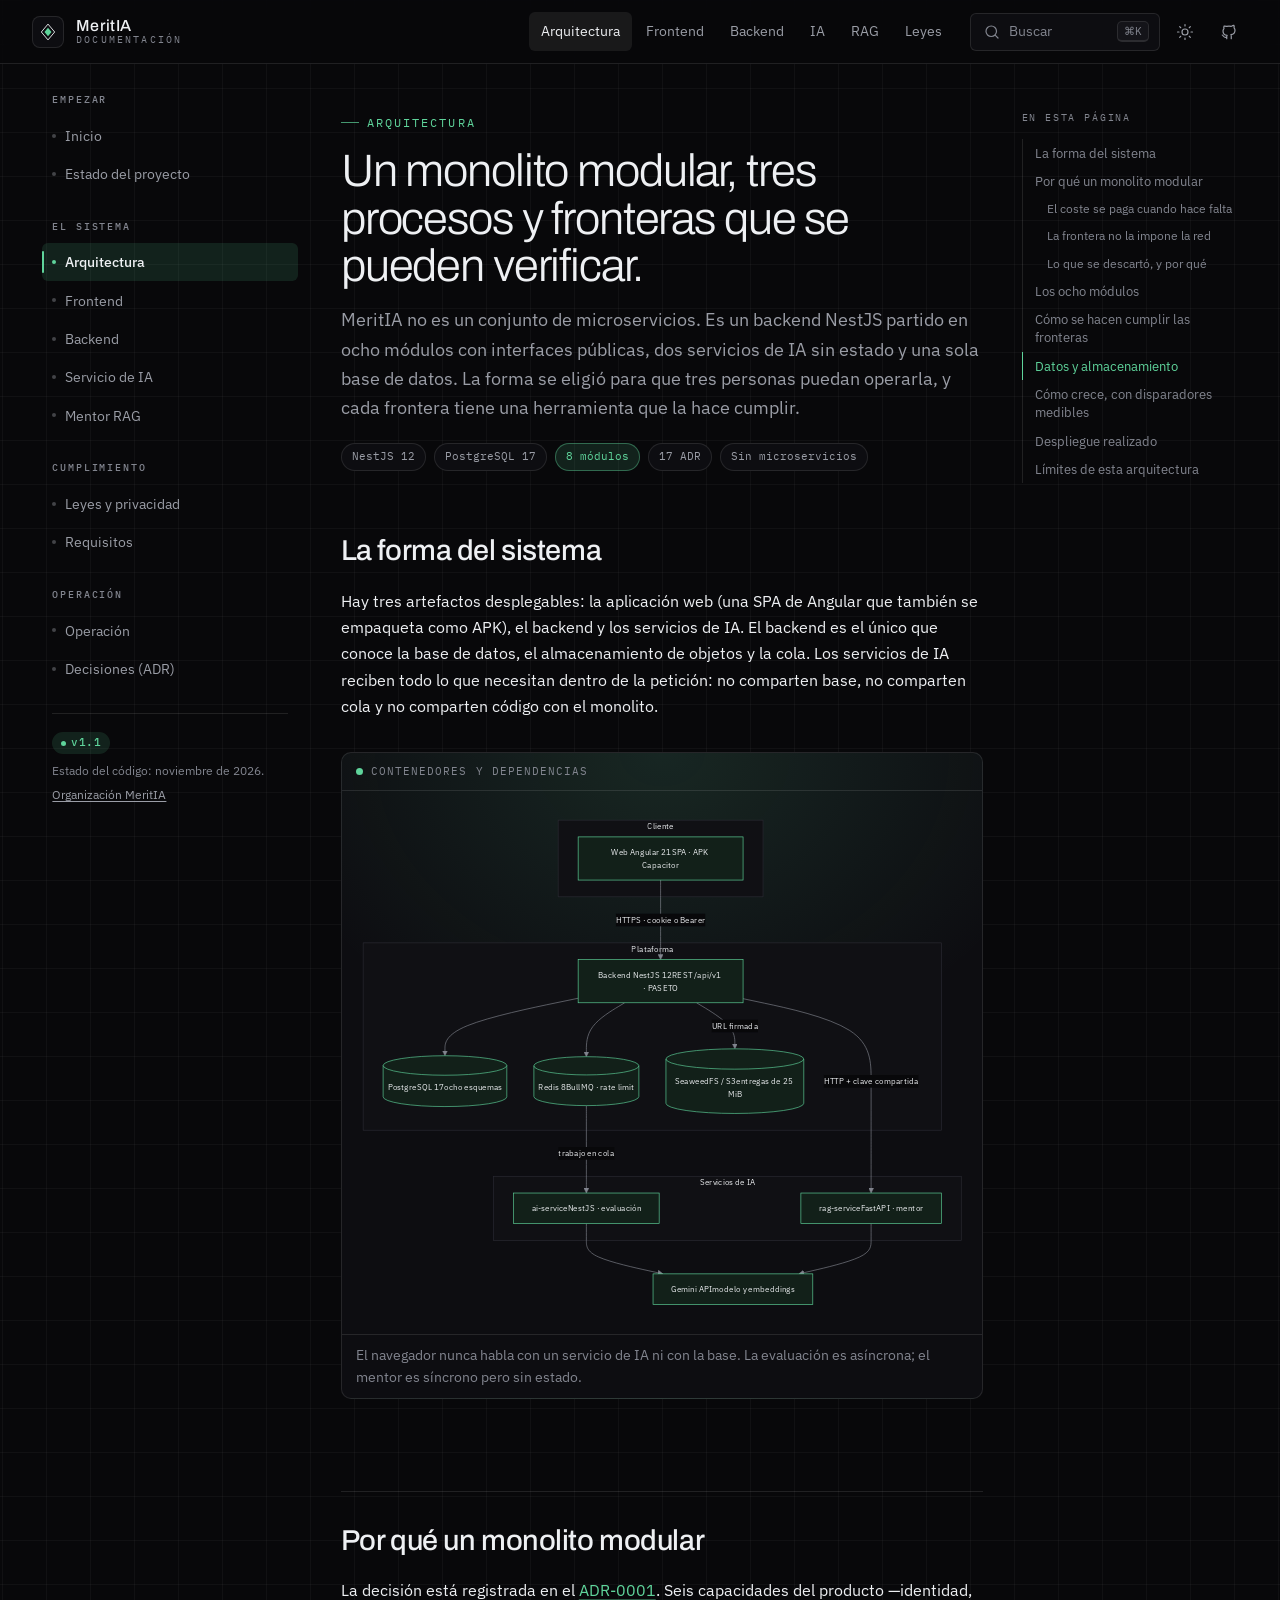
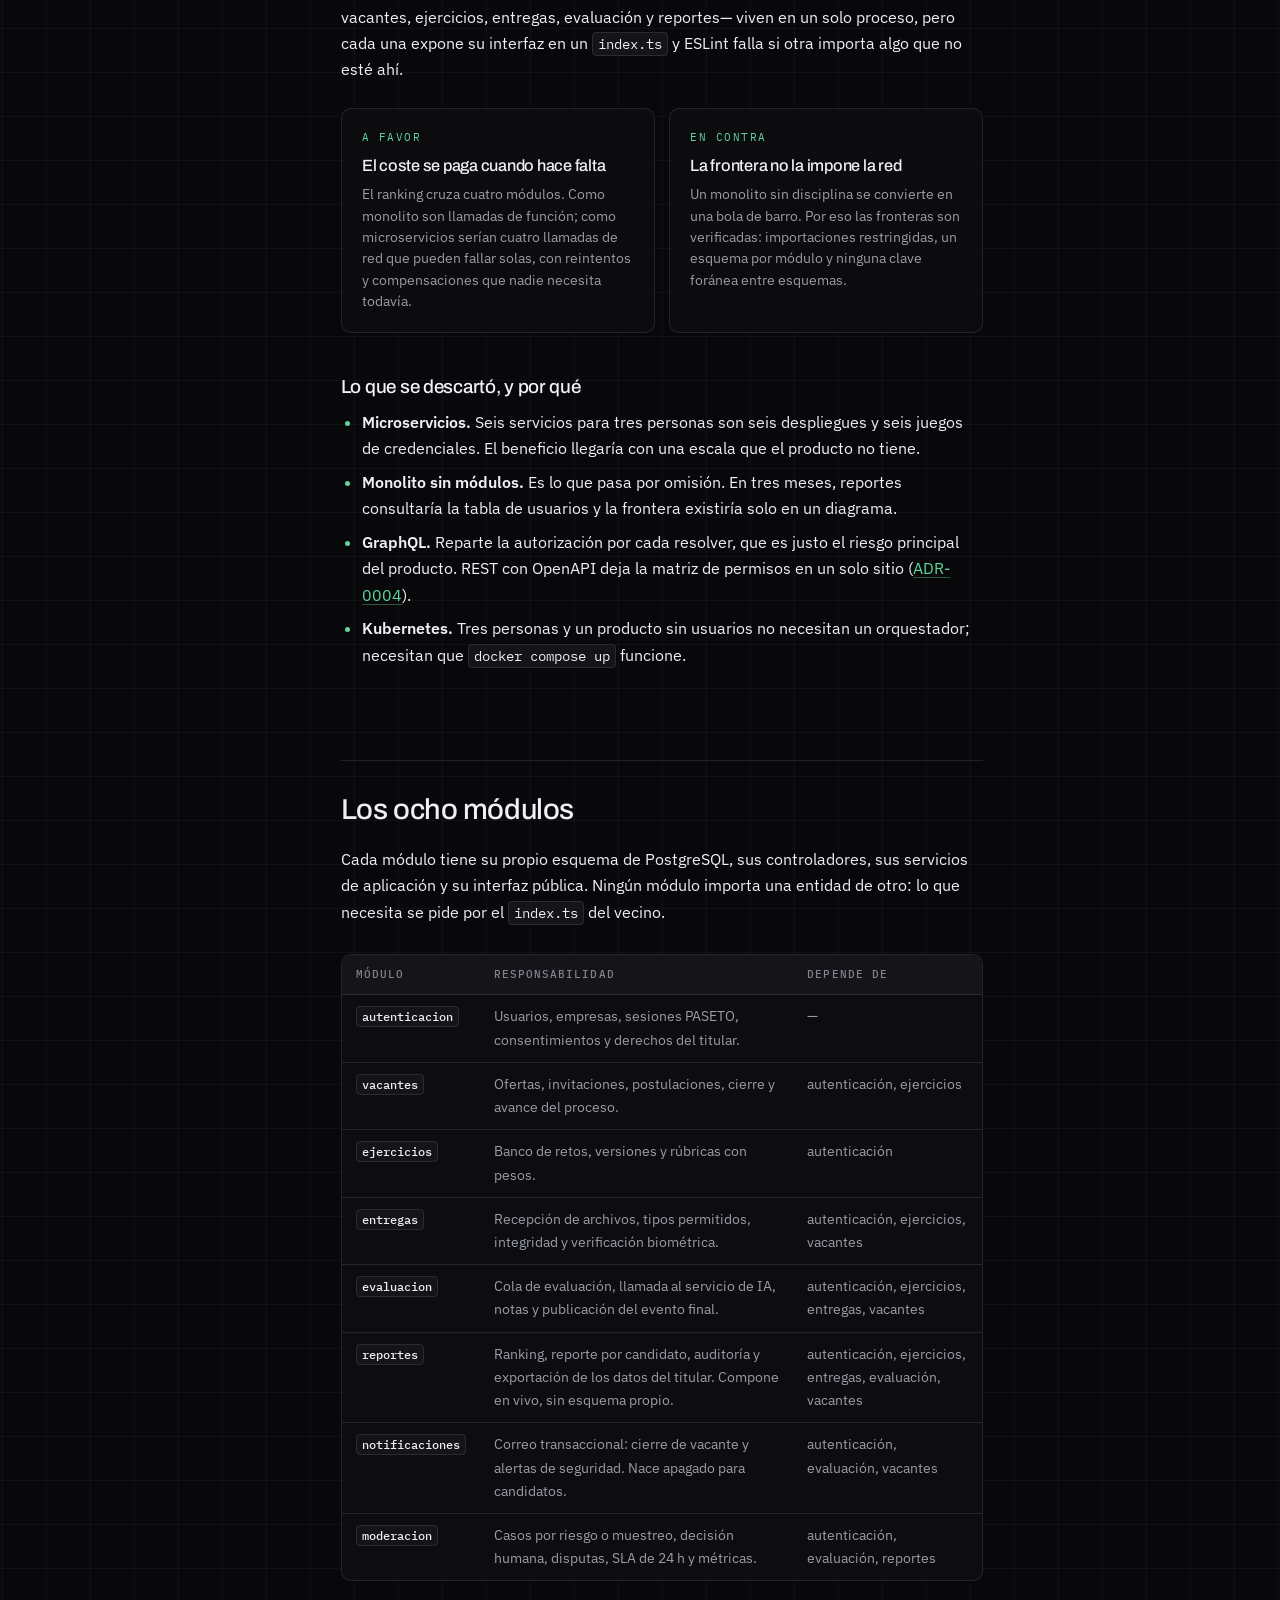
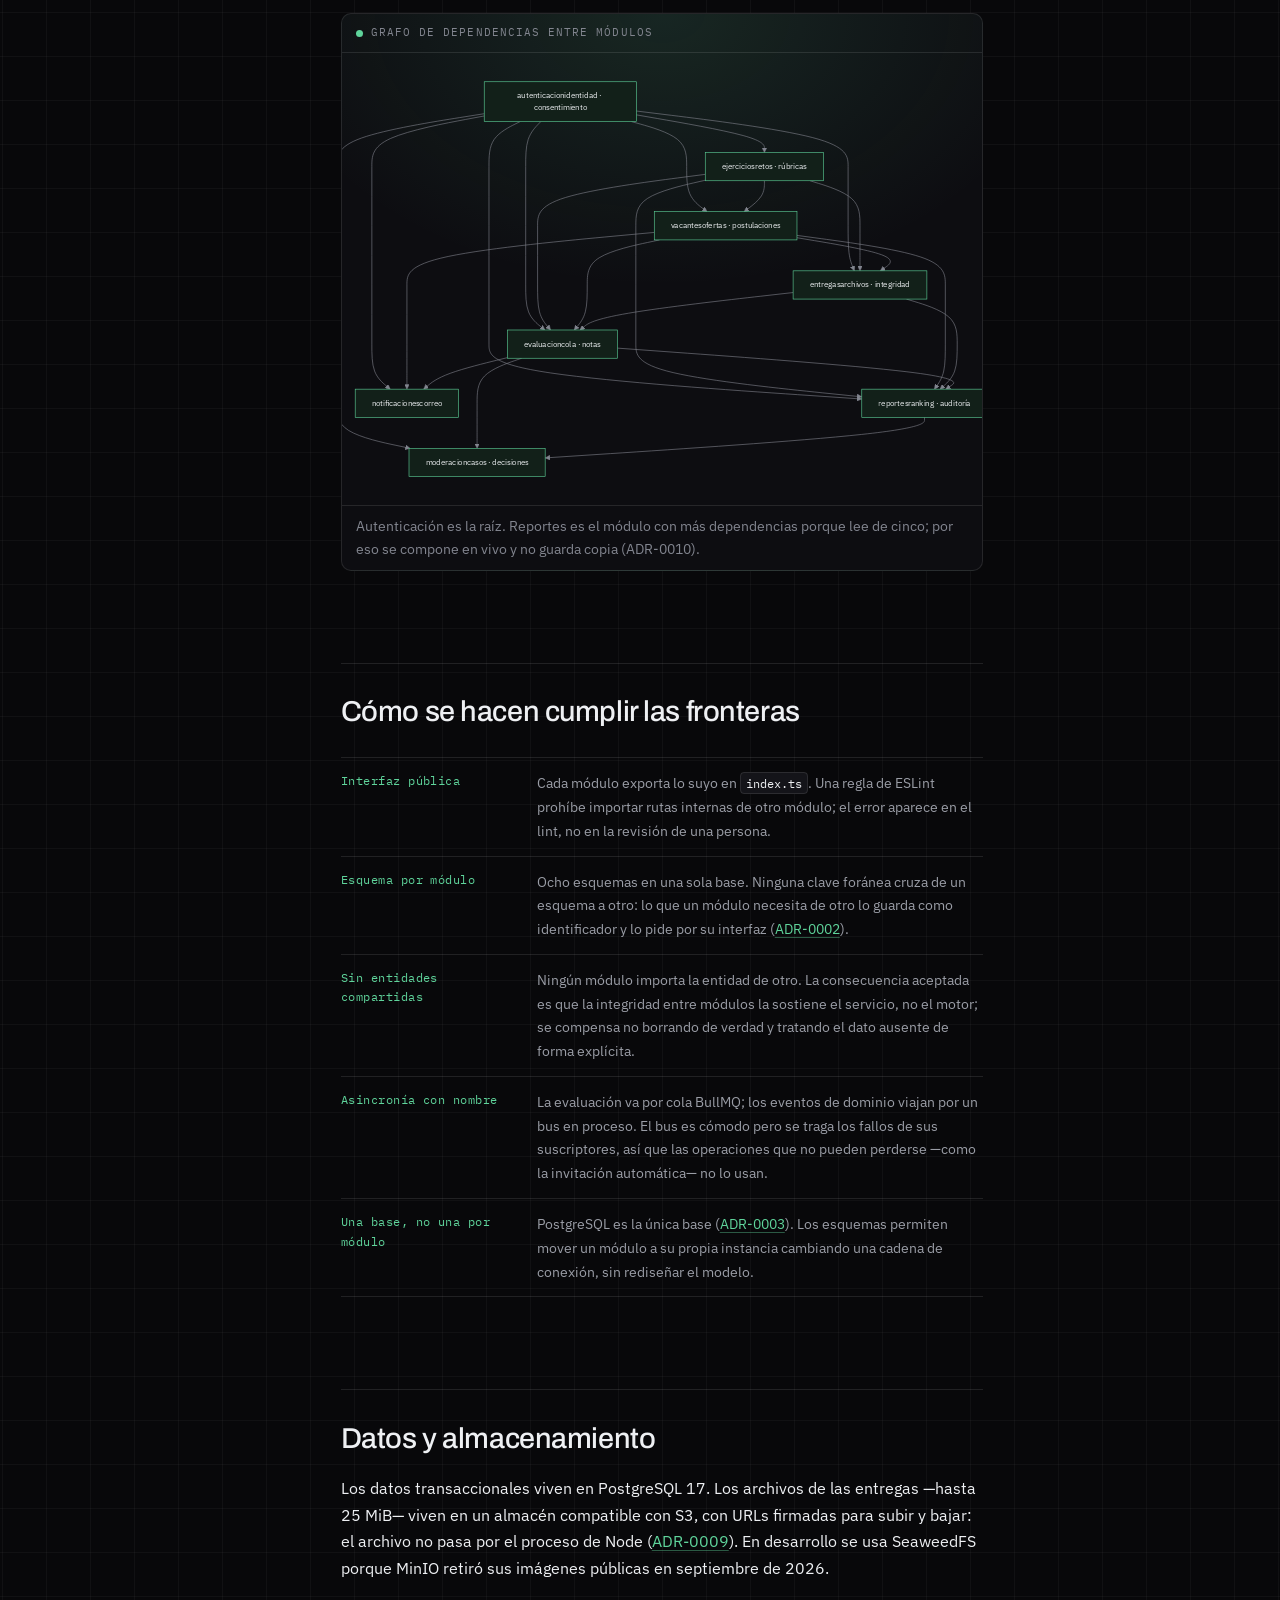
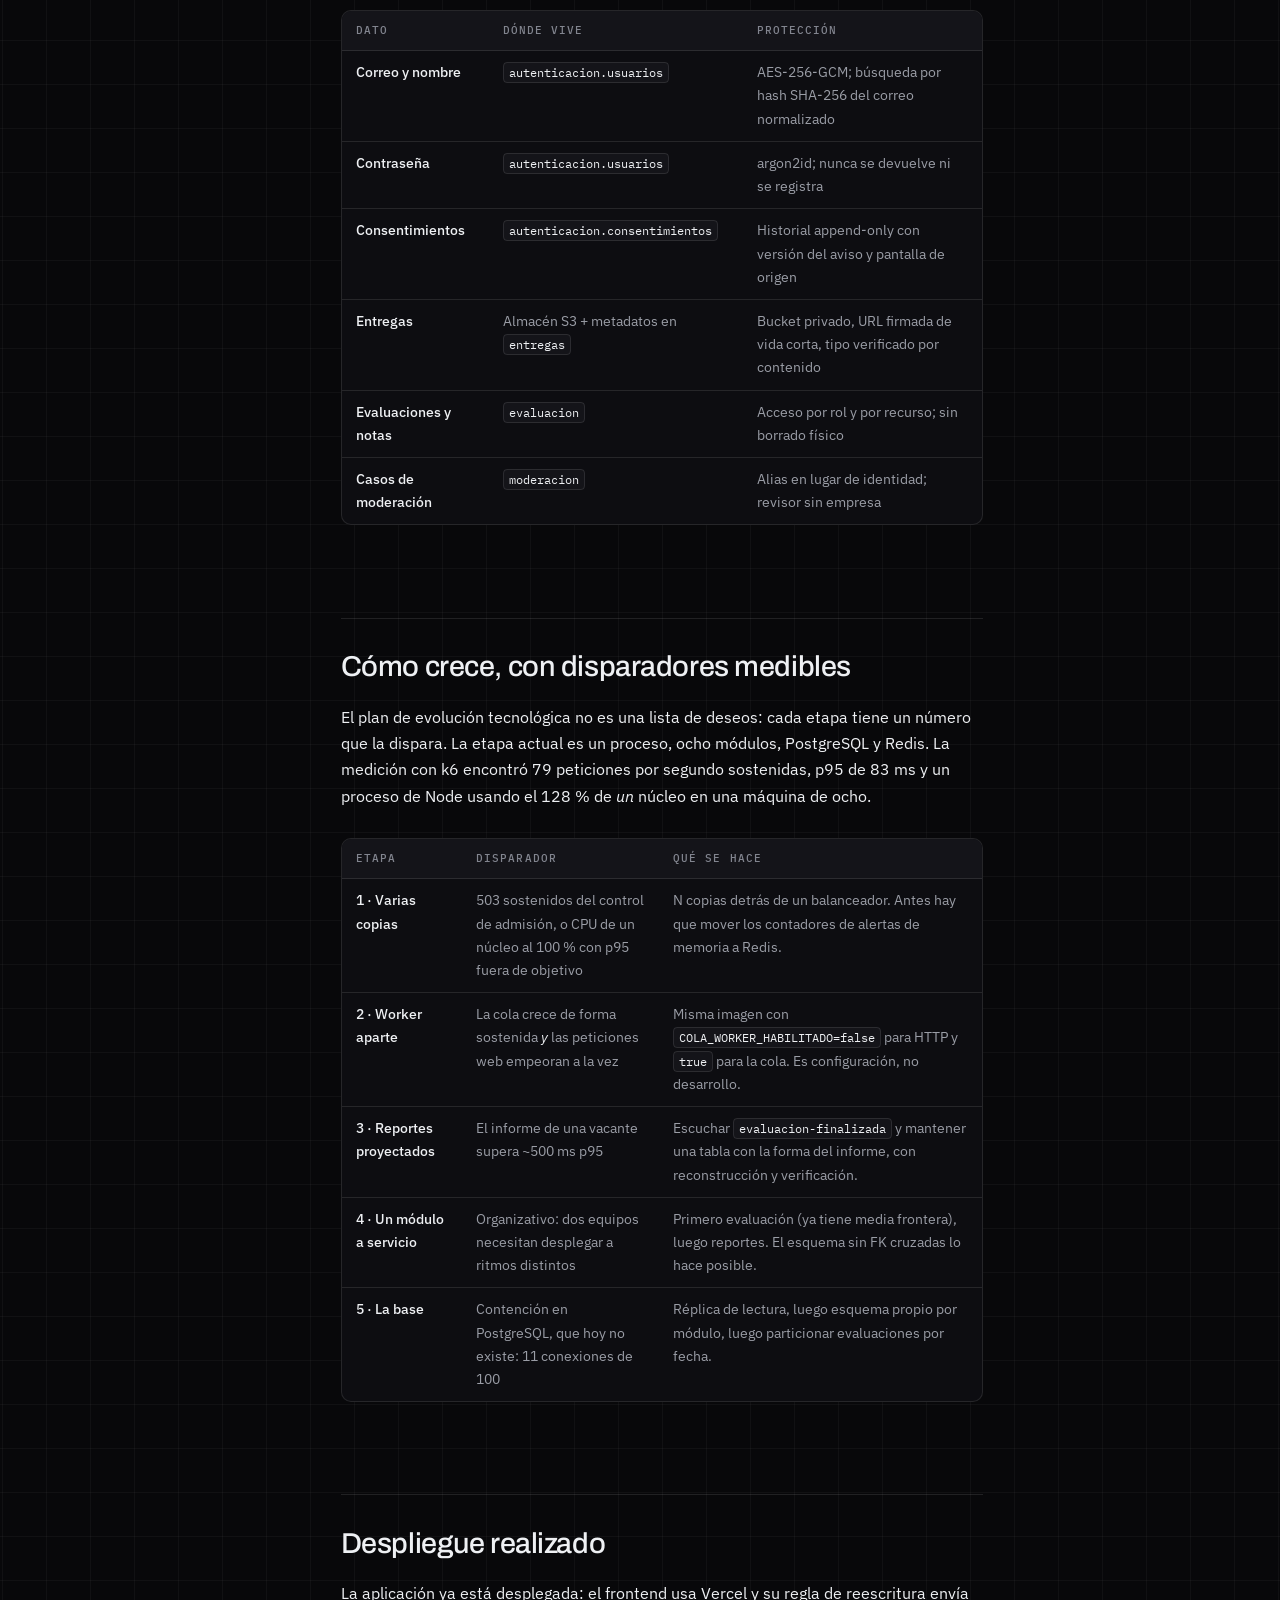
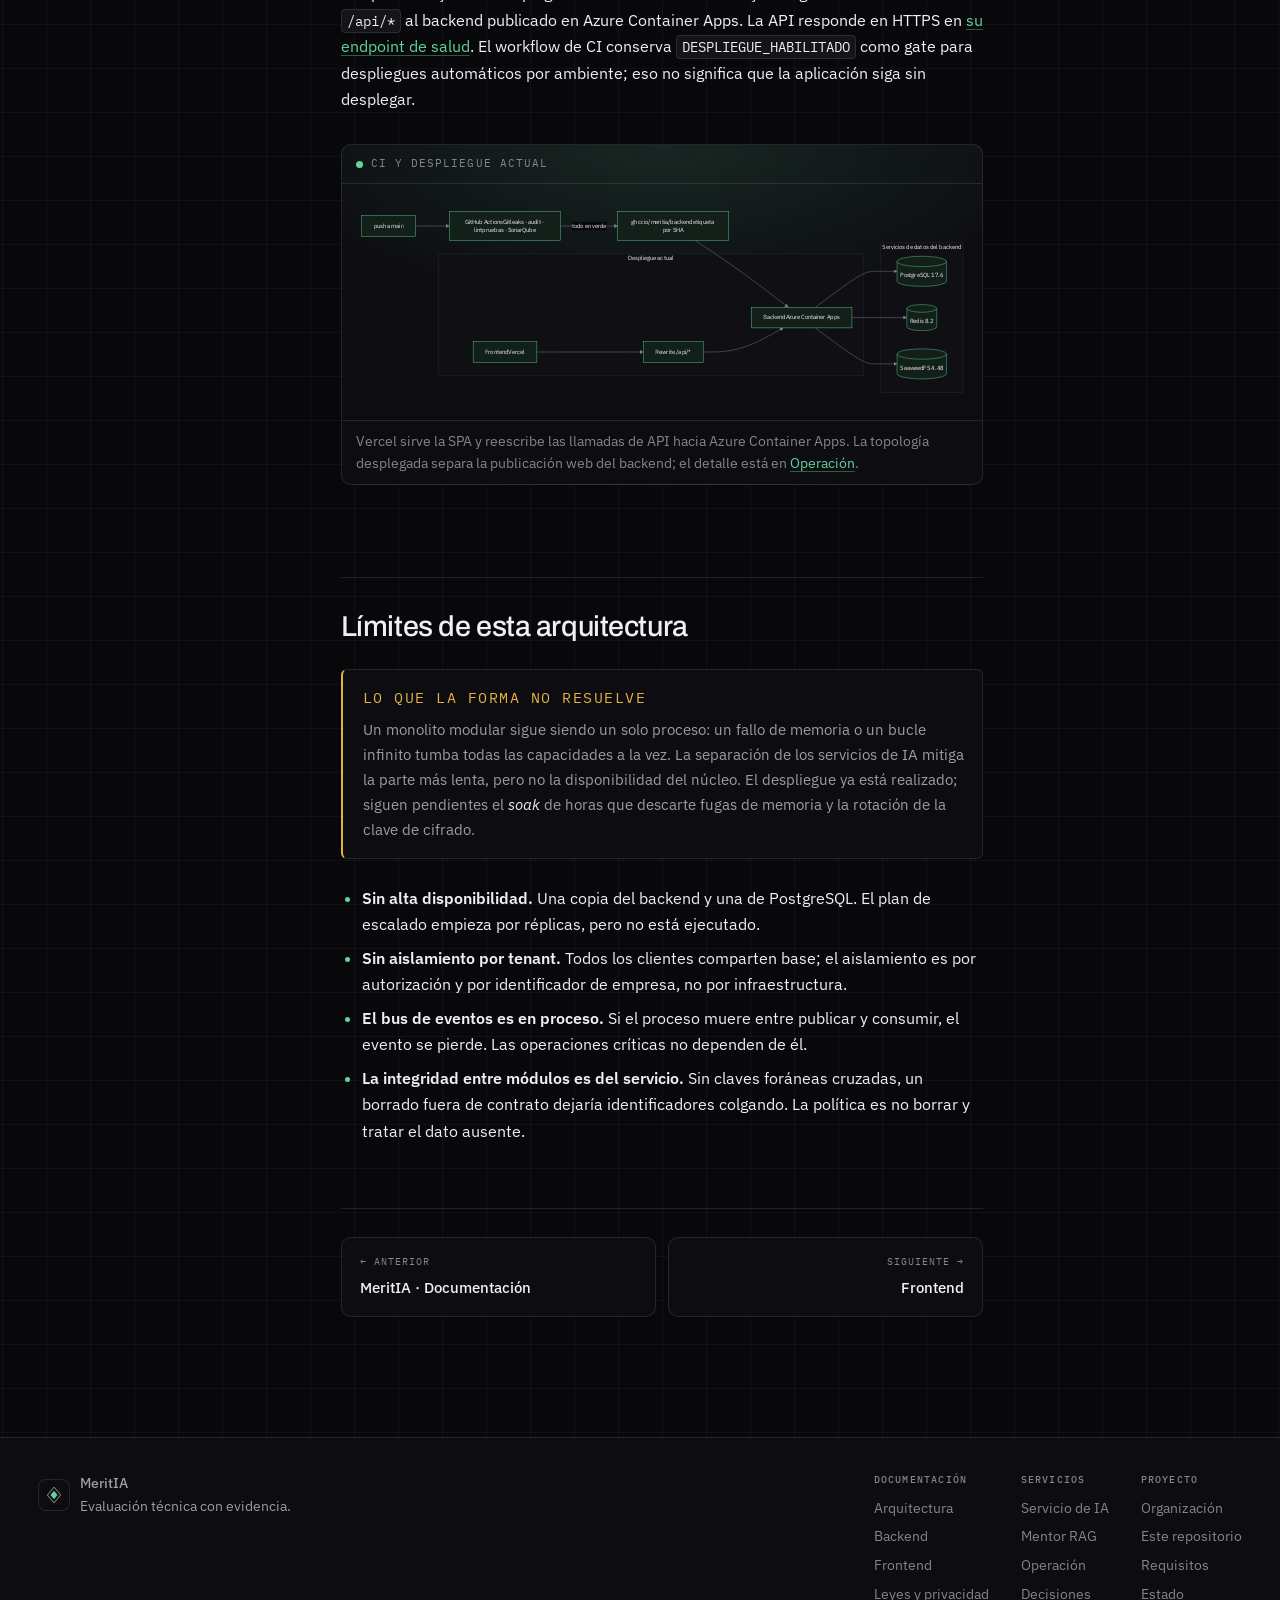
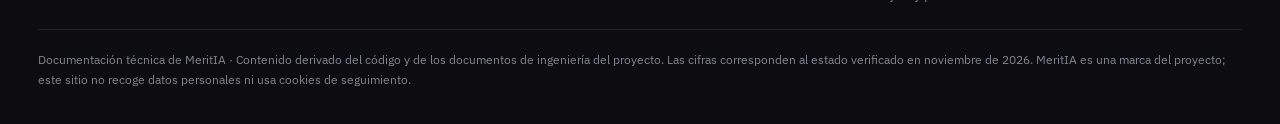
==== commit ce1d55c1: "Update docs to v1.1 and reflect live deployments" ====
--- a/arquitectura.html
+++ b/arquitectura.html
@@ -259,37 +259,43 @@
   </table>
 </div>
 
-<h2 id="despliegue">Despliegue previsto</h2>
-<p>
-  La CI construye y publica la imagen del backend en GHCR etiquetada por SHA. El despliegue a un
-  VPS con Docker Compose está escrito, pero <strong>desactivado a propósito</strong> mientras el
-  proyecto no elija proveedor de nube: el paso falla si se activa la variable sin implementarlo, para
-  no dar un verde que no desplegó nada. No hay hoy un entorno público de producción.
+<h2 id="despliegue">Despliegue realizado</h2>
+<p>
+  La aplicación ya está desplegada: el frontend usa Vercel y su regla de reescritura envía <code>/api/*</code>
+  al backend publicado en Azure Container Apps. La API responde en HTTPS en
+  <a href="https://meritia-backend.purpleglacier-76ab2c43.chilecentral.azurecontainerapps.io/api/salud">su endpoint de salud</a>.
+  El workflow de CI conserva <code>DESPLIEGUE_HABILITADO</code> como gate para despliegues automáticos
+  por ambiente; eso no significa que la aplicación siga sin desplegar.
 </p>
 
 <div class="diagrama">
-  <div class="diagrama__cabecera"><span class="punto"></span>De la confirmación al servidor</div>
+  <div class="diagrama__cabecera"><span class="punto"></span>CI y despliegue actual</div>
   <div class="diagrama__lienzo">
     <div class="mermaid">
 flowchart LR
   GIT["push a main"] --> CI["GitHub Actions<br/>Gitleaks · audit · lint<br/>pruebas · SonarQube"]
   CI -->|"todo en verde"| IMG["ghcr.io/meritia/backend<br/>etiqueta por SHA"]
-  IMG -.->|"despliegue desactivado<br/>hasta elegir proveedor"| CADDY
-
-  subgraph VPS["VPS Ubuntu 24.04 · Docker Compose"]
-    CADDY["Caddy<br/>:80 / :443 · TLS"]
-    API["backend<br/>una o N copias"]
+  IMG --> API
+
+  subgraph CLOUD["Despliegue actual"]
+    VERCEL["Frontend<br/>Vercel"]
+    REWRITE["Rewrite /api/*"]
+    API["Backend<br/>Azure Container Apps"]
+    VERCEL --> REWRITE
+    REWRITE --> API
+  end
+
+  subgraph DATOS["Servicios de datos del backend"]
     PG[("PostgreSQL 17.6")]
     RDS[("Redis 8.2")]
     SW[("SeaweedFS 4.48")]
-    CADDY --> API
     API --> PG
     API --> RDS
     API --> SW
   end
     </div>
   </div>
-  <div class="diagrama__pie">El compose de producción no publica los puertos de las bases: solo 22, 80 y 443 están abiertos. El detalle está en <a href="operacion.html">Operación</a>.</div>
+  <div class="diagrama__pie">Vercel sirve la SPA y reescribe las llamadas de API hacia Azure Container Apps. La topología desplegada separa la publicación web del backend; el detalle está en <a href="operacion.html">Operación</a>.</div>
 </div>
 
 <h2 id="limites">Límites de esta arquitectura</h2>
@@ -298,8 +304,8 @@
   <p>
     Un monolito modular sigue siendo un solo proceso: un fallo de memoria o un bucle infinito tumba
     todas las capacidades a la vez. La separación de los servicios de IA mitiga la parte más lenta,
-    pero no la disponibilidad del núcleo. Tampoco hay hoy un entorno desplegado, ni <em>soak</em> de
-    horas que descarte fugas de memoria, ni rotación de la clave de cifrado.
+    pero no la disponibilidad del núcleo. El despliegue ya está realizado; siguen pendientes el
+    <em>soak</em> de horas que descarte fugas de memoria y la rotación de la clave de cifrado.
   </p>
 </div>
 <ul>
